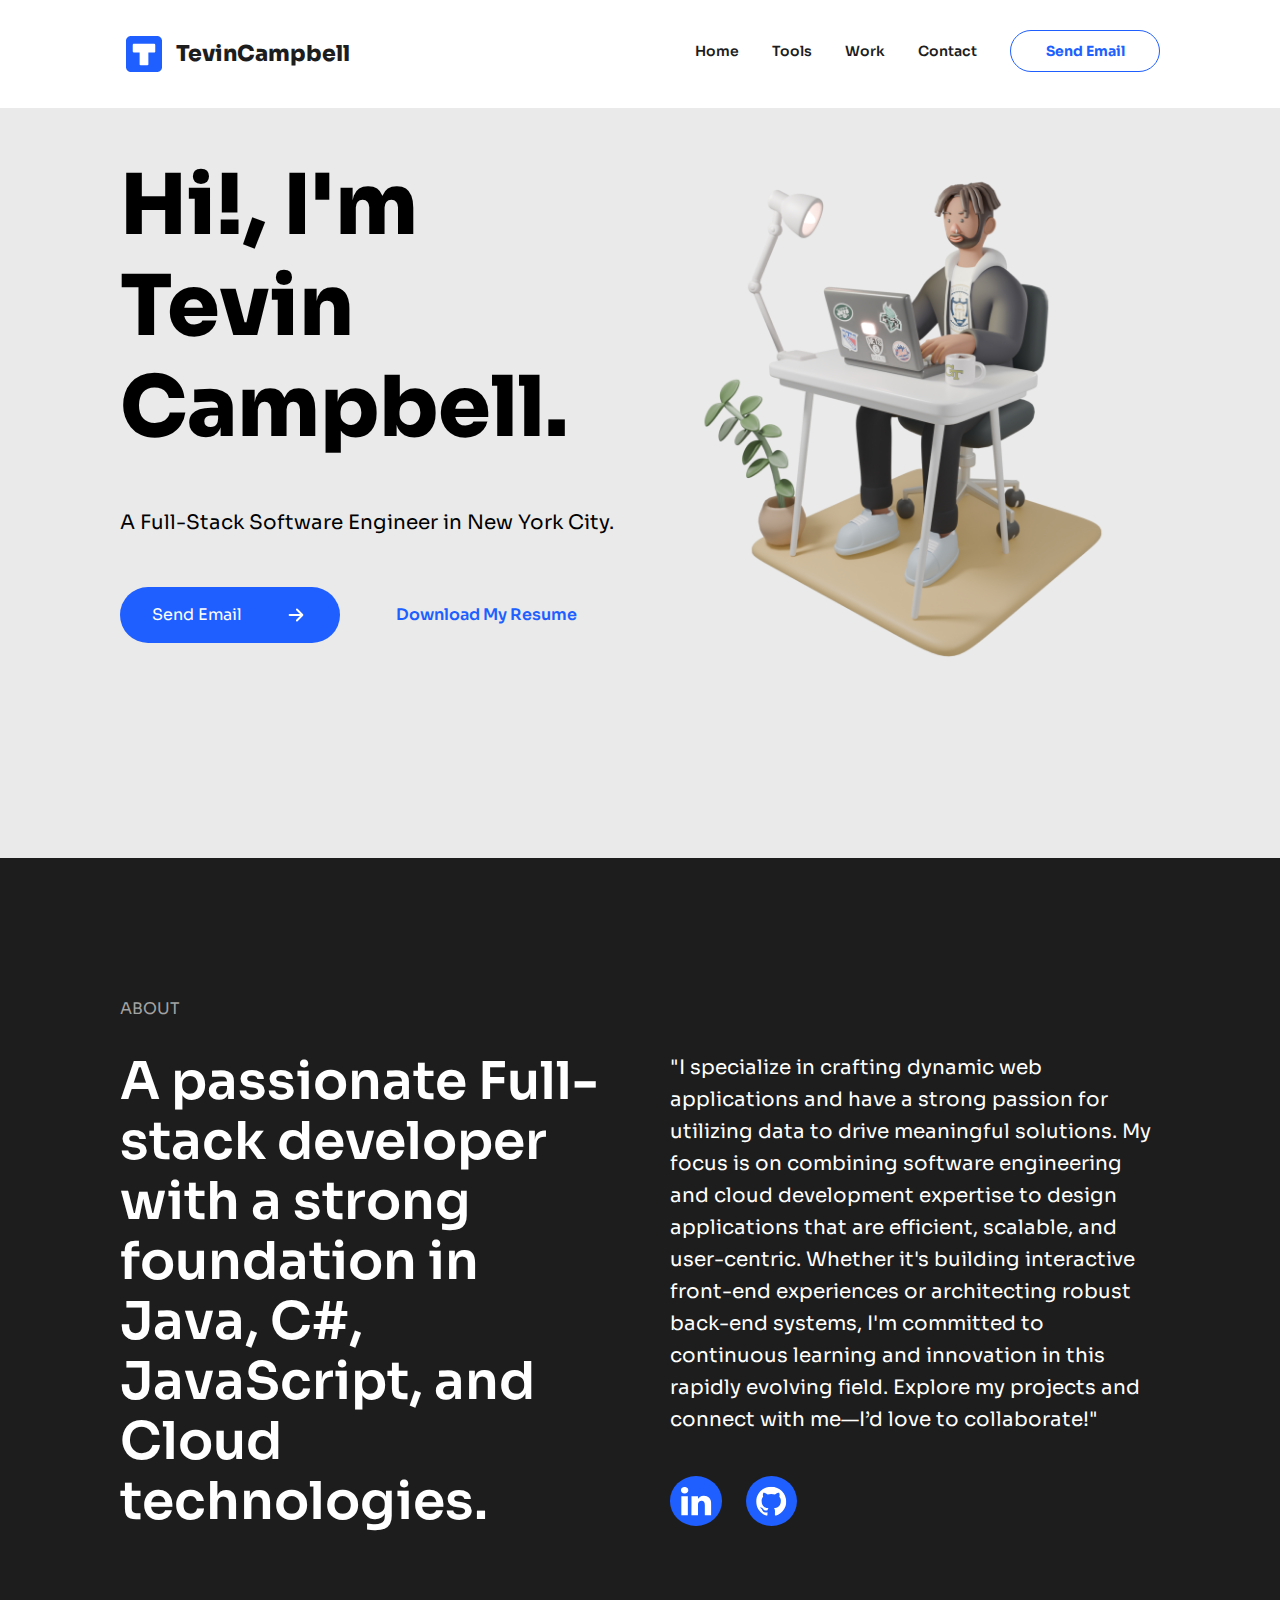
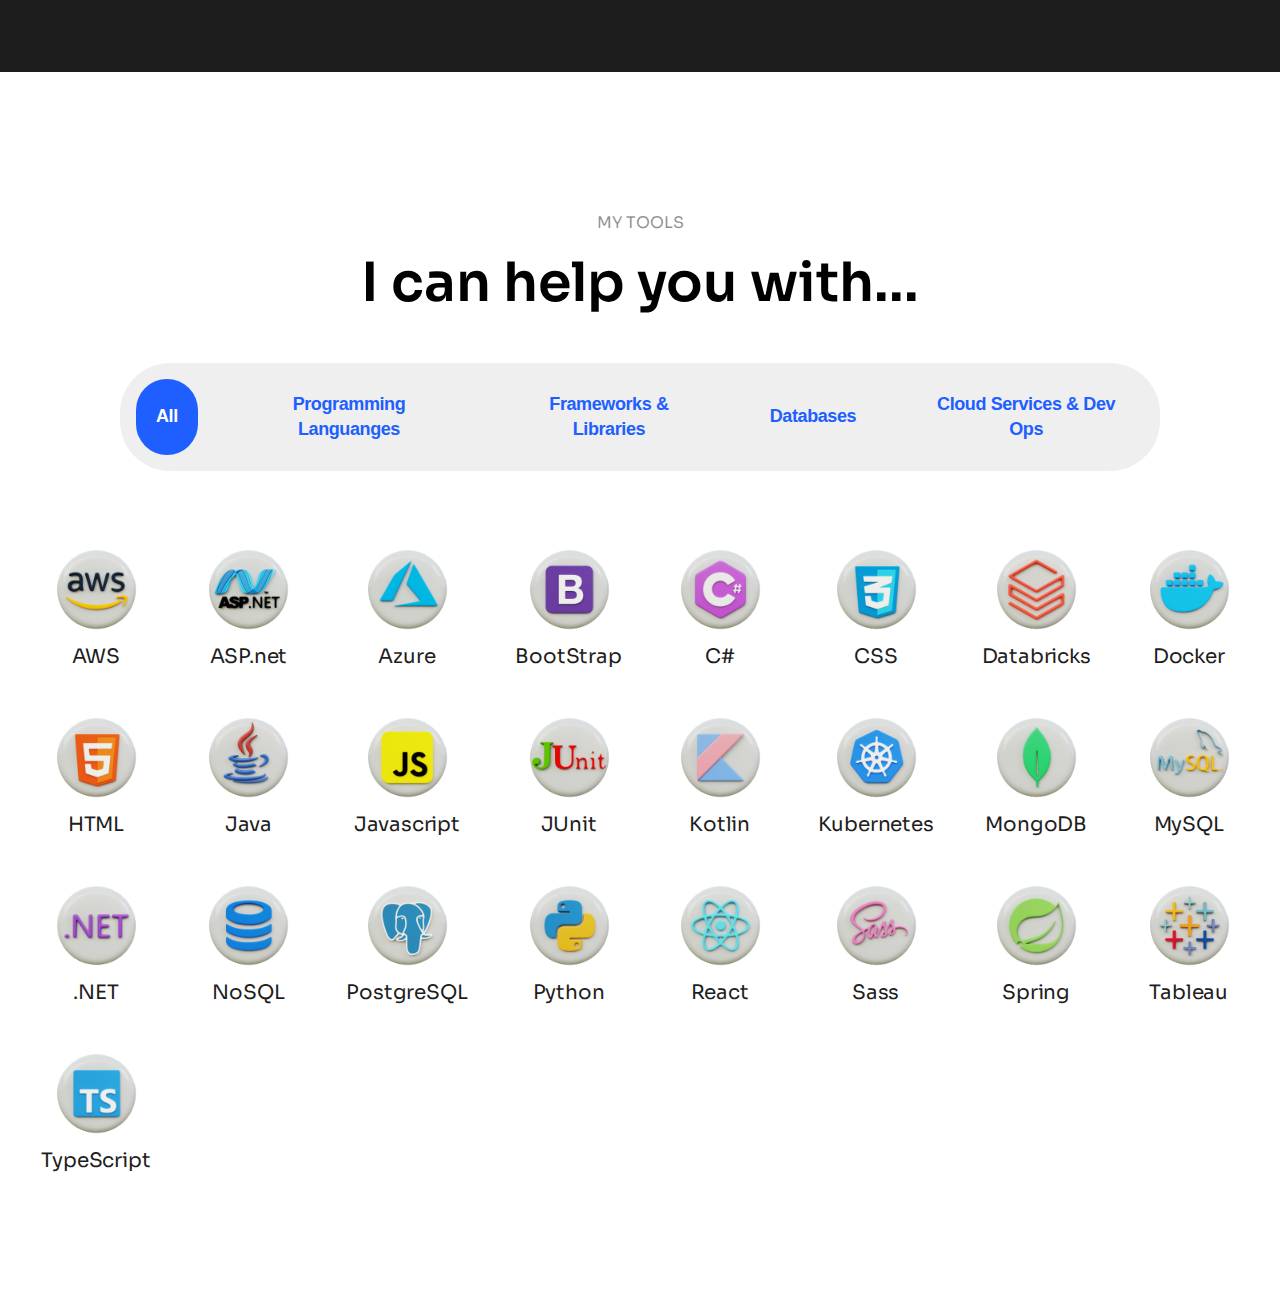
==== index.html @ ab8bd91b "Enhance tool filtering functionality and update styles for better UI" ====
<!DOCTYPE html>
<html lang="en">
  <head>
    <meta charset="UTF-8" />
    <meta name="viewport" content="width=device-width, initial-scale=1.0" />
    <link rel="stylesheet" href="css/styles.css" />
    <title>Tevin's Portfolio</title>
  </head>
  <body>
    <nav>
      <div class="container">
        <div class="nav-left">
          <img src="images/tev-logo.png" alt="" />
          <p>TevinCampbell</p>
        </div>
        <div class="nav-right">
          <ul class="navbar-links">
            <li><a href="#">Home</a></li>
            <li><a href="#">Tools</a></li>
            <li><a href="#">Work</a></li>
            <li><a href="#">Contact</a></li>
            <li><a href="#" class="email-btn">Send Email</a></li>
          </ul>
        </div>
      </div>
    </nav>

    <section class="hero">
      <div class="container">
        <div class="hero-text">
          <h1>Hi!, I'm Tevin Campbell.</h1>
          <p>A Full-Stack Software Engineer in New York City.</p>
          <div class="hero-links">
            <a href="#" class="hero-email-btn"
              >Send Email<img src="images/arrow.svg" alt=""
            /></a>
            <a href="#" class="resume-link">Download My Resume</a>
          </div>
        </div>
        <div class="hero-img">
          <img src="images/tev-animation.png" alt="" />
        </div>
      </div>
    </section>

    <section class="about">
      <div class="container">
        <p class="about-heading">ABOUT</p>
        <div class="about-flex-container">
          <div class="about-left">
            <p class="about-intro">
              A passionate Full-stack developer with a strong foundation in
              Java, C#, JavaScript, and Cloud technologies.
            </p>
          </div>
          <div class="about-right">
            <p class="about-body">
              "I specialize in crafting dynamic web applications and have a
              strong passion for utilizing data to drive meaningful solutions.
              My focus is on combining software engineering and cloud
              development expertise to design applications that are efficient,
              scalable, and user-centric. Whether it's building interactive
              front-end experiences or architecting robust back-end systems, I'm
              committed to continuous learning and innovation in this rapidly
              evolving field. Explore my projects and connect with me—I’d love
              to collaborate!"
            </p>
            <div class="social-icons">
              <a href="#">
                <svg
                  xmlns="http://www.w3.org/2000/svg"
                  width="28"
                  height="26"
                  viewBox="0 0 28 26"
                  fill="none"
                >
                  <g clip-path="url(#clip0_110_43)">
                    <path
                      d="M6.80686 25.5293V8.86024H1.15695V25.5293H6.80686ZM3.98264 6.583C5.95286 6.583 7.17923 5.30301 7.17923 3.70345C7.14252 2.06782 5.95293 0.823364 4.02002 0.823364C2.08742 0.823364 0.823608 2.06785 0.823608 3.70345C0.823608 5.30308 2.04968 6.583 3.94575 6.583H3.98246H3.98264ZM9.93407 25.5293H15.584V16.2205C15.584 15.7223 15.6207 15.2246 15.7699 14.8685C16.1783 13.8731 17.108 12.8422 18.6687 12.8422C20.7132 12.8422 21.5311 14.3708 21.5311 16.6116V25.5291H27.1806V15.9713C27.1806 10.8512 24.3933 8.4689 20.676 8.4689C17.6281 8.4689 16.2898 10.1396 15.5464 11.2774H15.5841V8.85989H9.93419C10.0083 10.424 9.93419 25.5289 9.93419 25.5289L9.93407 25.5293Z"
                      fill="white"
                    />
                  </g>
                  <defs>
                    <clipPath id="clip0_110_43">
                      <rect
                        width="26.3529"
                        height="24.7059"
                        fill="white"
                        transform="translate(0.82373 0.823425)"
                      />
                    </clipPath>
                  </defs></svg
              ></a>
              <a href="#"
                ><svg
                  xmlns="http://www.w3.org/2000/svg"
                  width="37"
                  height="36"
                  viewBox="0 0 37 36"
                  fill="none"
                >
                  <g clip-path="url(#clip0_110_47)">
                    <path
                      fill-rule="evenodd"
                      clip-rule="evenodd"
                      d="M18.2793 0.800049C8.27376 0.800049 0.185242 8.82088 0.185242 18.7437C0.185242 26.6756 5.36783 33.3898 12.5575 35.7661C13.4564 35.9448 13.7856 35.38 13.7856 34.905C13.7856 34.489 13.756 33.0631 13.756 31.5774C8.72265 32.6471 7.6745 29.4384 7.6745 29.4384C6.86561 27.3588 5.66709 26.8244 5.66709 26.8244C4.01969 25.7251 5.78709 25.7251 5.78709 25.7251C7.6145 25.844 8.57339 27.567 8.57339 27.567C10.1908 30.2999 12.7971 29.5278 13.8456 29.0523C13.9952 27.8937 14.4749 27.0916 14.9841 26.6461C10.9697 26.2301 6.74598 24.6854 6.74598 17.7929C6.74598 15.8322 7.4645 14.228 8.60302 12.9804C8.42339 12.5349 7.79413 10.6927 8.78302 8.22697C8.78302 8.22697 10.3108 7.75156 13.7556 10.0688C15.2305 9.67607 16.7514 9.47626 18.2793 9.47458C19.8071 9.47458 21.3645 9.68276 22.8026 10.0688C26.2478 7.75156 27.7756 8.22697 27.7756 8.22697C28.7645 10.6927 28.1349 12.5349 27.9552 12.9804C29.1238 14.228 29.8126 15.8322 29.8126 17.7929C29.8126 24.6854 25.5889 26.2002 21.5445 26.6461C22.2038 27.2105 22.7726 28.2798 22.7726 29.9733C22.7726 32.3795 22.743 34.3107 22.743 34.9046C22.743 35.38 23.0726 35.9448 23.9712 35.7665C31.1608 33.3894 36.3434 26.6756 36.3434 18.7437C36.373 8.82088 28.2549 0.800049 18.2793 0.800049Z"
                      fill="white"
                    />
                  </g>
                  <defs>
                    <clipPath id="clip0_110_47">
                      <rect
                        width="36.2963"
                        height="35"
                        fill="white"
                        transform="translate(0.185242 0.800049)"
                      />
                    </clipPath>
                  </defs></svg
              ></a>
            </div>
          </div>
        </div>
      </div>
    </section>

    <section class="tools">
      <div class="container">
        <h2>MY TOOLS</h2>
        <h3>I can help you with...</h3>
        <div class="tool-bar">
          <button class="tool-btns all selected">All</button>
          <button class="tool-btns language">Programming Languanges</button>
          <button class="tool-btns framework">Frameworks & Libraries</button>
          <button class="tool-btns data">Databases</button>
          <button class="tool-btns clouddev">Cloud Services & Dev Ops</button>
          <!-- <button>Testing & Automation</button> -->
        </div>
        <div class="tool-grid clouddev">
          <div class="tool-card">
            <img src="/images/aws.png" alt="" />
            <p>AWS</p>
          </div>
          <div class="tool-card framework">
            <img src="/images/asp.png" alt="" />
            <p>ASP.net</p>
          </div>
          <div class="tool-card clouddev">
            <img src="/images/azure.png" alt="" />
            <p>Azure</p>
          </div>
          <div class="tool-card framework">
            <img src="/images/bootstrap.png" alt="" />
            <p>BootStrap</p>
          </div>
          <div class="tool-card language">
            <img src="/images/c.png" alt="" />
            <p>C#</p>
          </div>
          <div class="tool-card language">
            <img src="/images/css.png" alt="" />
            <p>CSS</p>
          </div>
          <div class="tool-card data">
            <img src="/images/databrick.png" alt="" />
            <p>Databricks</p>
          </div>
          <div class="tool-card clouddev">
            <img src="/images/docker.png" alt="" />
            <p>Docker</p>
          </div>
          <div class="tool-card language">
            <img src="/images/html.png" alt="" />
            <p>HTML</p>
          </div>
          <div class="tool-card language">
            <img src="/images/java.png" alt="" />
            <p>Java</p>
          </div>
          <div class="tool-card language">
            <img src="/images/js.png" alt="" />
            <p>Javascript</p>
          </div>
          <div class="tool-card framework">
            <img src="/images/junit.png" alt="" />
            <p>JUnit</p>
          </div>
          <div class="tool-card language">
            <img src="/images/kotlin2.png" alt="" />
            <p>Kotlin</p>
          </div>
          <div class="tool-card clouddev">
            <img src="/images//kubernet.png" alt="" />
            <p>Kubernetes</p>
          </div>
          <div class="tool-card data">
            <img src="/images/mongodb.png" alt="" />
            <p>MongoDB</p>
          </div>
          <div class="tool-card data">
            <img src="/images/mysql.png" alt="" />
            <p>MySQL</p>
          </div>
          <div class="tool-card framework">
            <img src="/images/net2.png" alt="" />
            <p>.NET</p>
          </div>
          <div class="tool-card data">
            <img src="/images/nosql.png" alt="" />
            <p>NoSQL</p>
          </div>
          <div class="tool-card data">
            <img src="/images/postsql.png" alt="" />
            <p>PostgreSQL</p>
          </div>
          <div class="tool-card language">
            <img src="/images/python.png" alt="" />
            <p>Python</p>
          </div>
          <div class="tool-card framework">
            <img src="/images/react.png" alt="" />
            <p>React</p>
          </div>
          <div class="tool-card framework">
            <img src="/images/sass.png" alt="" />
            <p>Sass</p>
          </div>
          <div class="tool-card framework">
            <img src="/images/spring.png" alt="" />
            <p>Spring</p>
          </div>
          <div class="tool-card data">
            <img src="/images/tablea.png" alt="" />
            <p>Tableau</p>
          </div>
          <div class="tool-card lamguage">
            <img src="/images/ts.png" alt="" />
            <p>TypeScript</p>
          </div>
        </div>
      </div>
    </section>
    <script src="/js/script.js"></script>
  </body>
</html>

<!-- TODO -->
<!-- Add transition to underline effect in hero-email-btn. -->
<!-- Figure out hero sizing bug(Won't adjust with flex properties) -->
---- css/styles.css ----
@import url("https://fonts.googleapis.com/css2?family=Sora:wght@100..800&display=swap");
*,
*:before,
*:after {
  box-sizing: border-box;
}

html,
body,
div,
span,
object,
iframe,
figure,
h1,
h2,
h3,
h4,
h5,
h6,
p,
blockquote,
pre,
a,
code,
em,
img,
small,
strike,
strong,
sub,
sup,
tt,
b,
u,
i,
ol,
ul,
li,
fieldset,
form,
label,
table,
caption,
tbody,
tfoot,
thead,
tr,
th,
td,
main,
canvas,
embed,
footer,
header,
nav,
section,
video {
  margin: 0;
  padding: 0;
  border: 0;
  font: inherit;
  vertical-align: baseline;
  text-rendering: optimizeLegibility;
  -webkit-font-smoothing: antialiased;
  -webkit-text-size-adjust: none;
     -moz-text-size-adjust: none;
          text-size-adjust: none;
}

html {
  font-size: 62.5%;
}

footer,
header,
nav,
section,
main {
  display: block;
}

body {
  line-height: 1;
}

ol,
ul {
  list-style: none;
}

blockquote,
q {
  quotes: none;
}

blockquote:before,
blockquote:after,
q:before,
q:after {
  content: "";
  content: none;
}

table {
  border-collapse: collapse;
  border-spacing: 0;
}

input {
  border-radius: 0;
}

body {
  font-size: 1.6rem;
  font-family: "Sora", sans-serif;
}

.container {
  max-width: 144rem;
  margin: 0 auto;
}

.nav-left,
.navbar-links {
  display: flex;
  align-items: center;
}

nav .container {
  display: flex;
  justify-content: space-between;
  height: auto;
  padding: 3rem 12rem;
}

.nav-left {
  gap: 0.8rem;
}
.nav-left p {
  font-size: 2.2rem;
  color: #1d1d1d;
  font-weight: 800;
  line-height: 120%;
}

.navbar-links {
  justify-content: space-between;
  align-items: center;
  gap: 3.3rem;
}
.navbar-links a {
  color: #1d1d1d;
  text-decoration: none;
  font-size: 1.4rem;
  font-weight: 600;
}
.navbar-links a:hover {
  text-decoration: underline;
}
.navbar-links .email-btn {
  display: flex;
  align-items: flex-end;
  justify-content: center;
  color: #205fff;
  font-weight: 700;
  padding: 1.3rem 1.6rem;
  border: 1px solid #205fff;
  border-radius: 50px;
  width: 15rem;
}

.hero {
  background-color: #eaeaea;
  width: 100vw;
  height: calc(100vh - 15rem);
  gap: 3.8rem;
  justify-content: space-between;
  align-items: center;
}
.hero .container {
  display: flex;
  justify-content: space-between;
  height: auto;
  padding: 3rem 12rem;
  align-items: center;
}
.hero h1 {
  font-size: 8.4rem;
  font-weight: 800;
  line-height: 120%;
  margin-bottom: 4.8rem;
}
.hero p {
  font-size: 2rem;
  font-weight: 400;
  line-height: 160%;
  margin-bottom: 4.8rem;
}
.hero a {
  text-decoration: none;
}
.hero .hero-text {
  flex: 1 1 50%;
}
.hero .hero-img {
  flex: 1 1 50%;
}
.hero .hero-img img {
  width: 100%;
  min-width: 50rem;
  height: auto;
}

.hero-links {
  display: flex;
  gap: 5.6rem;
  font-size: 1.6rem;
  align-items: center;
}
.hero-links .hero-email-btn {
  background-color: #205fff;
  color: #ffffff;
  padding: 1.6rem 3.2rem;
  border-radius: 70px;
  display: flex;
  gap: 4.2rem;
  align-items: center;
  transition: all 0.3s;
}
.hero-links .hero-email-btn:hover {
  background-color: #1a4ccc;
}
.hero-links .hero-email-btn img {
  width: 2.4rem;
  height: 2.4rem;
}
.hero-links .resume-link {
  color: #205fff;
  font-weight: 600;
  transition: all 3s;
}
.hero-links .resume-link:hover {
  text-decoration: underline;
}

.about {
  background-color: #1d1d1d;
  color: #ffffff;
}
.about .container {
  padding: 14rem 12rem;
}
.about .about-flex-container {
  display: flex;
  gap: 6rem;
}
.about .about-left {
  display: flex;
  flex-direction: column;
  gap: 4.8rem;
  width: 50%;
}
.about .about-right {
  width: 50%;
  align-self: stretch;
}
.about .about-heading {
  color: rgba(255, 255, 255, 0.6);
  font-size: 1.6rem;
  font-weight: 400;
  line-height: 140%;
  margin-bottom: 3.2rem;
}
.about .about-intro {
  font-size: 5.2rem;
  font-weight: 600;
  line-height: 6rem;
}
.about .about-body {
  font-size: 2rem;
  line-height: 160%;
  font-weight: 400;
  margin-bottom: 4rem;
}
.about .social-icons {
  color: #205fff;
  display: flex;
  gap: 2.4rem;
}
.about .social-icons svg {
  height: 5rem;
  width: auto;
  background-color: #205fff;
  padding: 1rem;
  border-radius: 50%;
  overflow: visible;
}

.tools .container {
  padding: 14rem 12rem;
}
.tools h2 {
  font-size: 1.6rem;
  font-weight: 400;
  line-height: 140%;
  text-align: center;
  color: rgba(29, 29, 29, 0.5);
  margin-bottom: 1.6rem;
}
.tools h3 {
  font-size: 5.4rem;
  font-weight: 600;
  text-align: center;
  line-height: 6.4rem;
  margin-bottom: 4.8rem;
}
.tools .tool-bar {
  display: flex;
  padding: 1.6rem;
  background-color: #efefef;
  border-radius: 5rem;
  justify-content: space-around;
  gap: 3.2rem;
  margin-bottom: 6.8rem;
}
.tools button {
  color: #205fff;
  font-size: 1.8rem;
  font-weight: 600;
  line-height: 140%;
  letter-spacing: -0.04rem;
  border-style: none;
  padding: 1.3rem 2rem;
  cursor: pointer;
}
.tools .hidden {
  display: none;
}
.tools .selected {
  background-color: #205fff;
  color: #ffffff;
  border-radius: 70px;
}

.tool-grid {
  display: grid;
  gap: 4rem 4.8rem;
  grid-template-columns: repeat(8, 1fr);
  justify-content: center;
  align-items: center;
}

.tool-card {
  display: flex;
  flex-direction: column;
  align-items: center;
}
.tool-card img {
  width: 10rem;
  height: 10rem;
  height: auto;
  margin-bottom: 0.8rem;
}
.tool-card p {
  color: #1d1d1d;
  font-size: 2rem;
  letter-spacing: -0.2px;
  text-align: center;
}
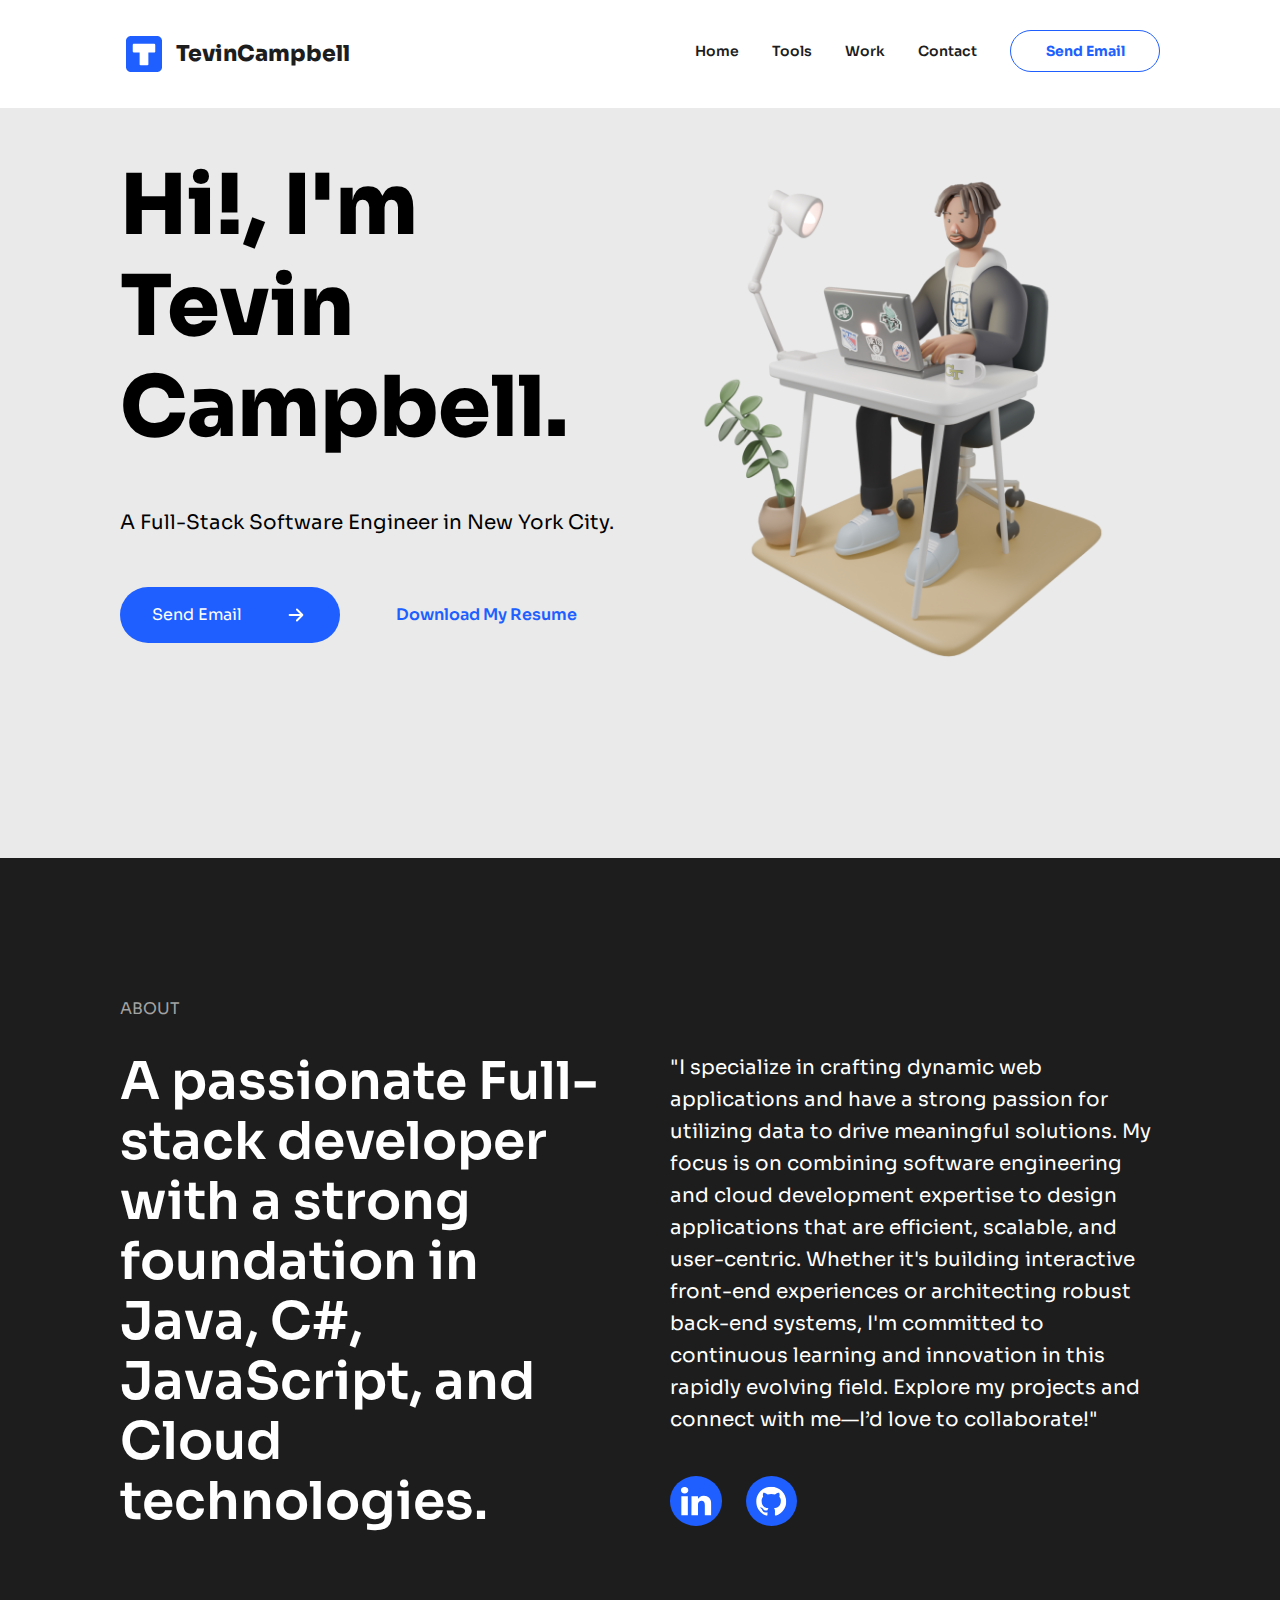
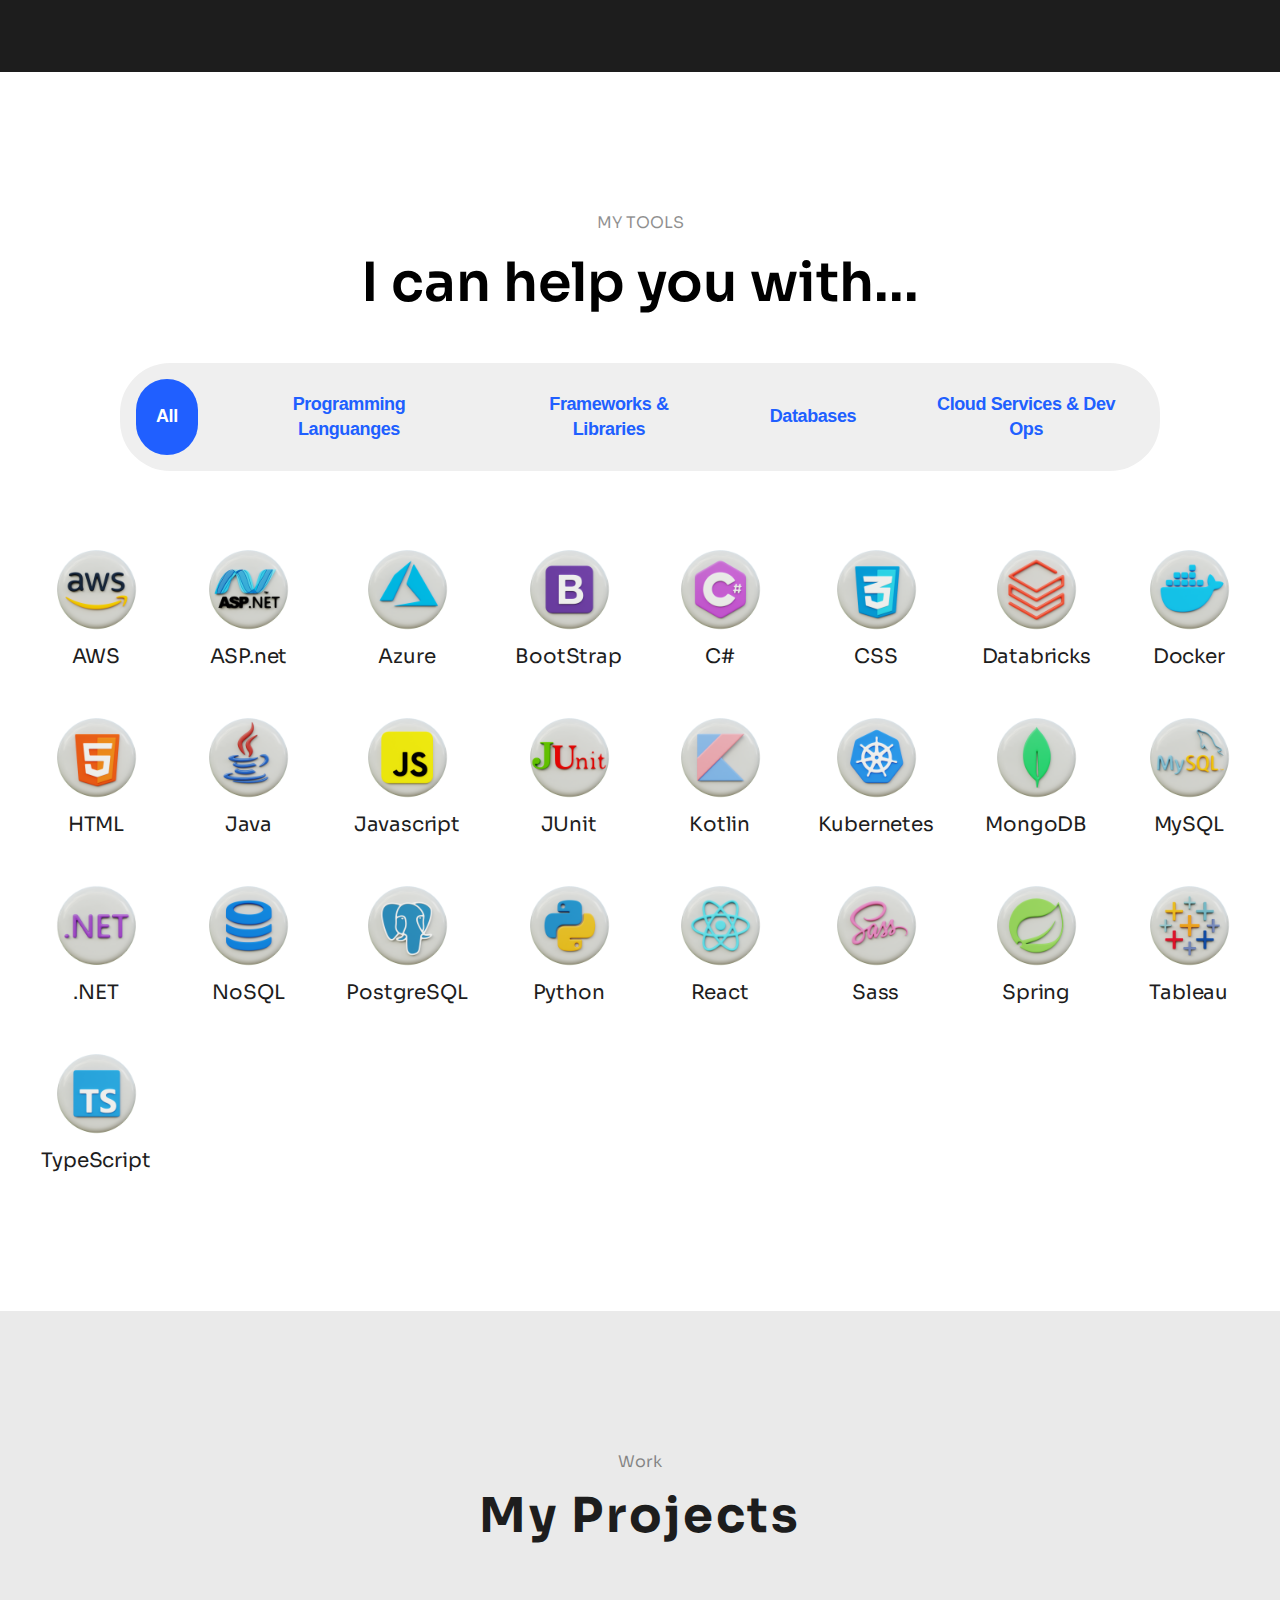
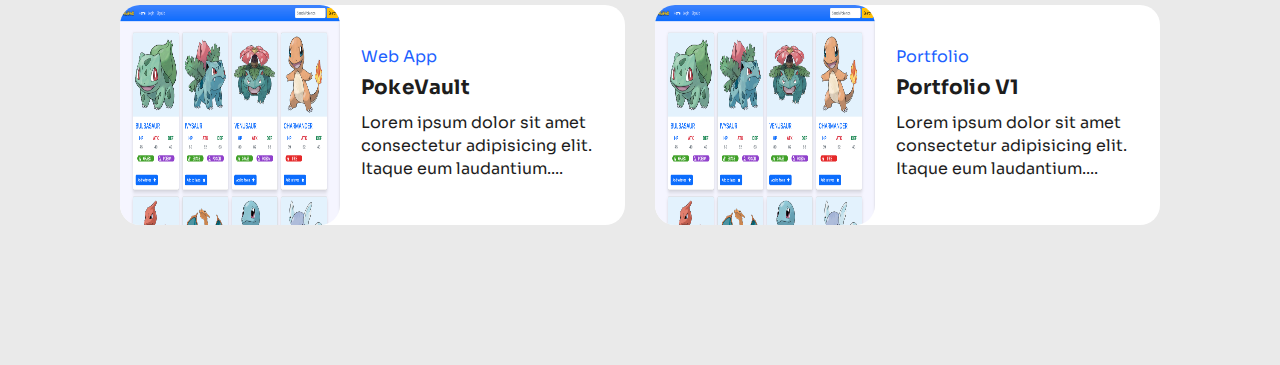
==== commit 6c16e63c: "Add projects section with project cards and styling" ====
--- a/index.html
+++ b/index.html
@@ -240,6 +240,40 @@
         </div>
       </div>
     </section>
+    <section class="projects">
+      <div class="container">
+        <h2>Work</h2>
+        <h3>My Projects</h3>
+        <div class="project-grid">
+          <a href="#"
+            ><div class="project-card">
+              <img src="/images/pokedex-ss.png" alt="" />
+              <div class="project-text">
+                <p class="project-type">Web App</p>
+                <p class="project-title">PokeVault</p>
+                <p class="project-desc">
+                  Lorem ipsum dolor sit amet consectetur adipisicing elit.
+                  Itaque eum laudantium....
+                </p>
+              </div>
+            </div>
+          </a>
+          <a href="#"
+            ><div class="project-card">
+              <img src="/images/pokedex-ss.png" alt="" />
+              <div class="project-text">
+                <p class="project-type">Portfolio</p>
+                <p class="project-title">Portfolio V1</p>
+                <p class="project-desc">
+                  Lorem ipsum dolor sit amet consectetur adipisicing elit.
+                  Itaque eum laudantium....
+                </p>
+              </div>
+            </div>
+          </a>
+        </div>
+      </div>
+    </section>
     <script src="/js/script.js"></script>
   </body>
 </html>
--- a/css/styles.css
+++ b/css/styles.css
@@ -367,4 +367,74 @@
   font-size: 2rem;
   letter-spacing: -0.2px;
   text-align: center;
+}
+
+.projects {
+  background-color: #eaeaea;
+}
+.projects .container {
+  padding: 14rem 12rem;
+}
+.projects h2 {
+  text-align: center;
+  font-size: 1.6rem;
+  color: rgba(29, 29, 29, 0.5);
+  line-height: 140%;
+  margin-bottom: 1.3rem;
+}
+.projects h3 {
+  text-align: center;
+  font-size: 4.8rem;
+  font-weight: 700;
+  line-height: 5.8rem;
+  letter-spacing: 0.264rem;
+  color: #1d1d1d;
+  margin-bottom: 6rem;
+}
+
+.project-grid {
+  display: grid;
+  grid-template-columns: repeat(2, 1fr);
+  gap: 3rem;
+}
+.project-grid a {
+  text-decoration: none;
+}
+.project-grid .project-card {
+  display: flex;
+  background-color: #ffffff;
+  border-radius: 2rem;
+  gap: 2.1rem;
+  align-items: center;
+  transition: all 0.3s;
+}
+.project-grid .project-card:hover {
+  box-shadow: 0px 0px 20px rgba(0, 0, 0, 0.1);
+  transform: translateY(-0.5rem);
+  cursor: pointer;
+}
+.project-grid .project-card img {
+  width: 22rem;
+  height: 22rem;
+  border-radius: 2rem;
+}
+.project-grid .project-card .project-text {
+  display: flex;
+  flex-direction: column;
+  gap: 1.3rem;
+}
+.project-grid .project-card .project-type {
+  color: #205fff;
+  font-size: 1.6rem;
+}
+.project-grid .project-card .project-title {
+  font-size: 2rem;
+  font-weight: 700;
+  letter-spacing: 0.02rem;
+  color: #1d1d1d;
+}
+.project-grid .project-card .project-desc {
+  font-size: 1.6rem;
+  line-height: 2.3rem;
+  color: #1d1d1d;
 }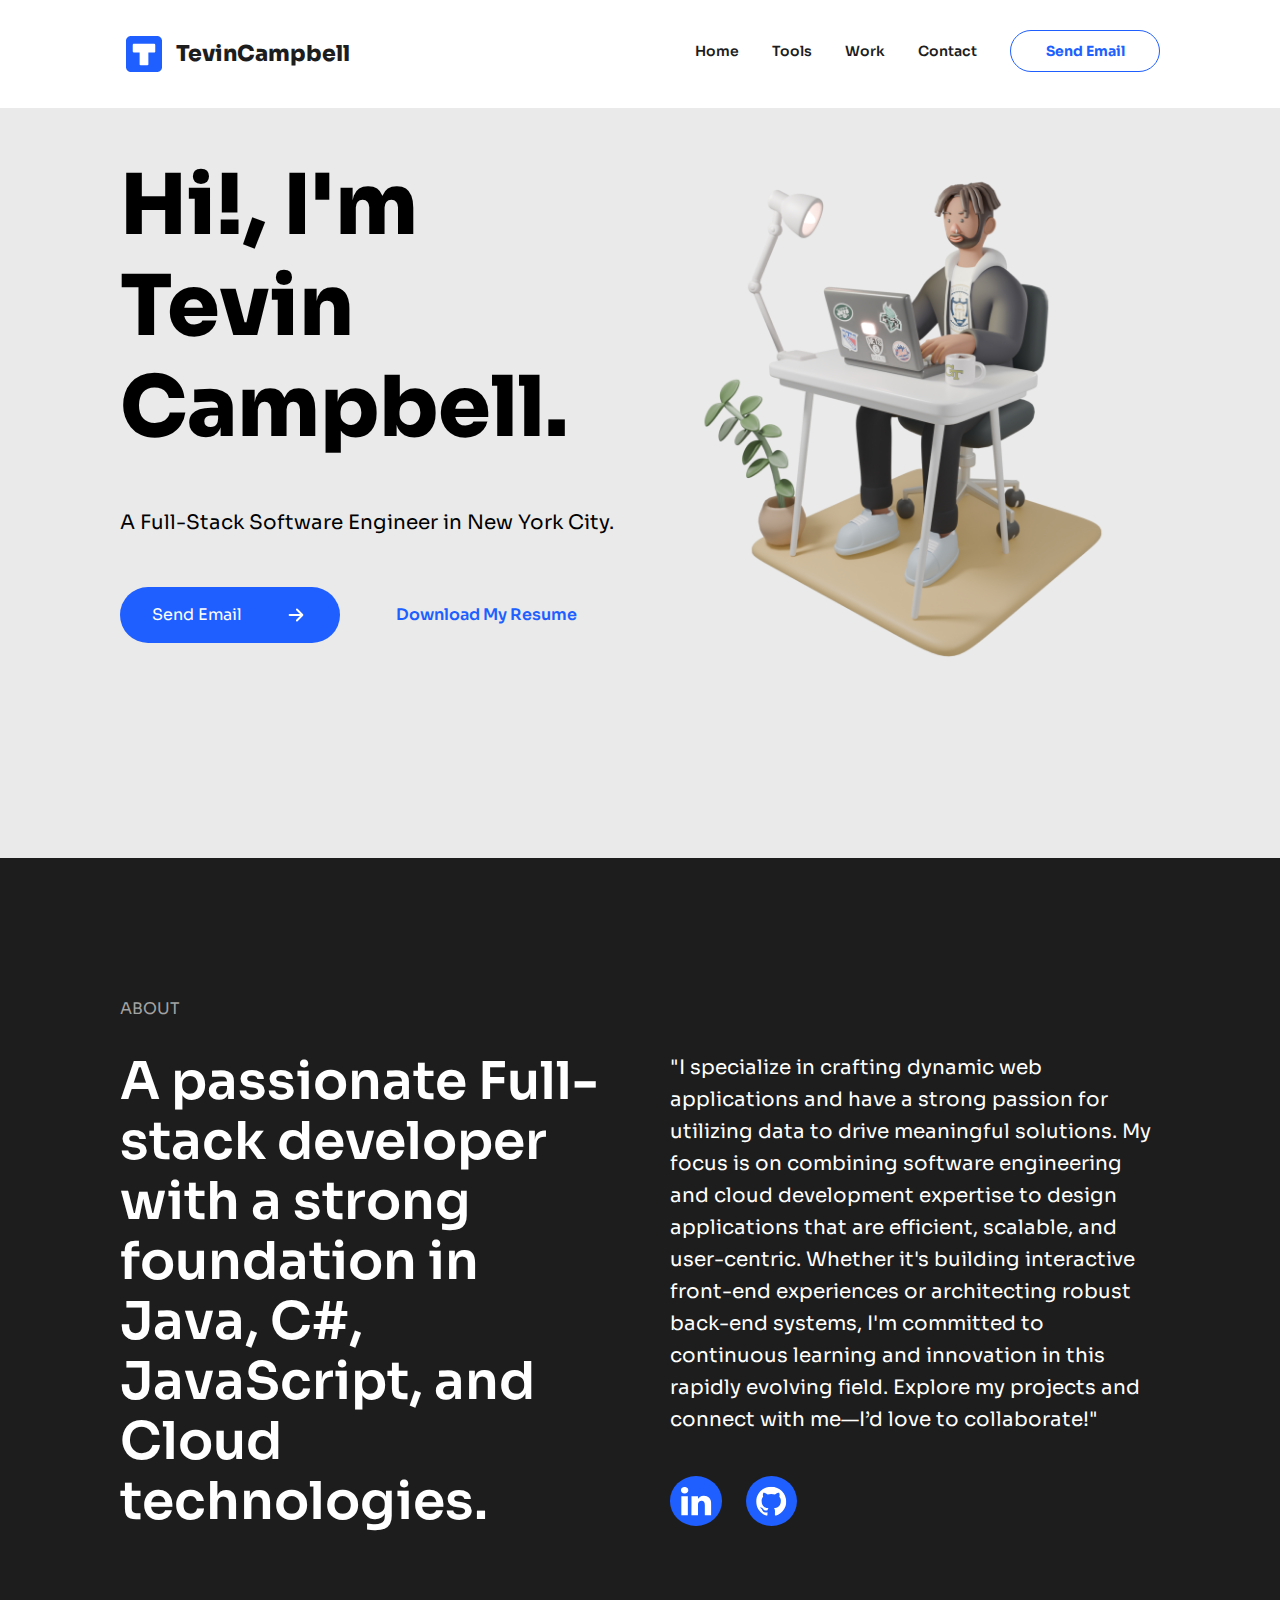
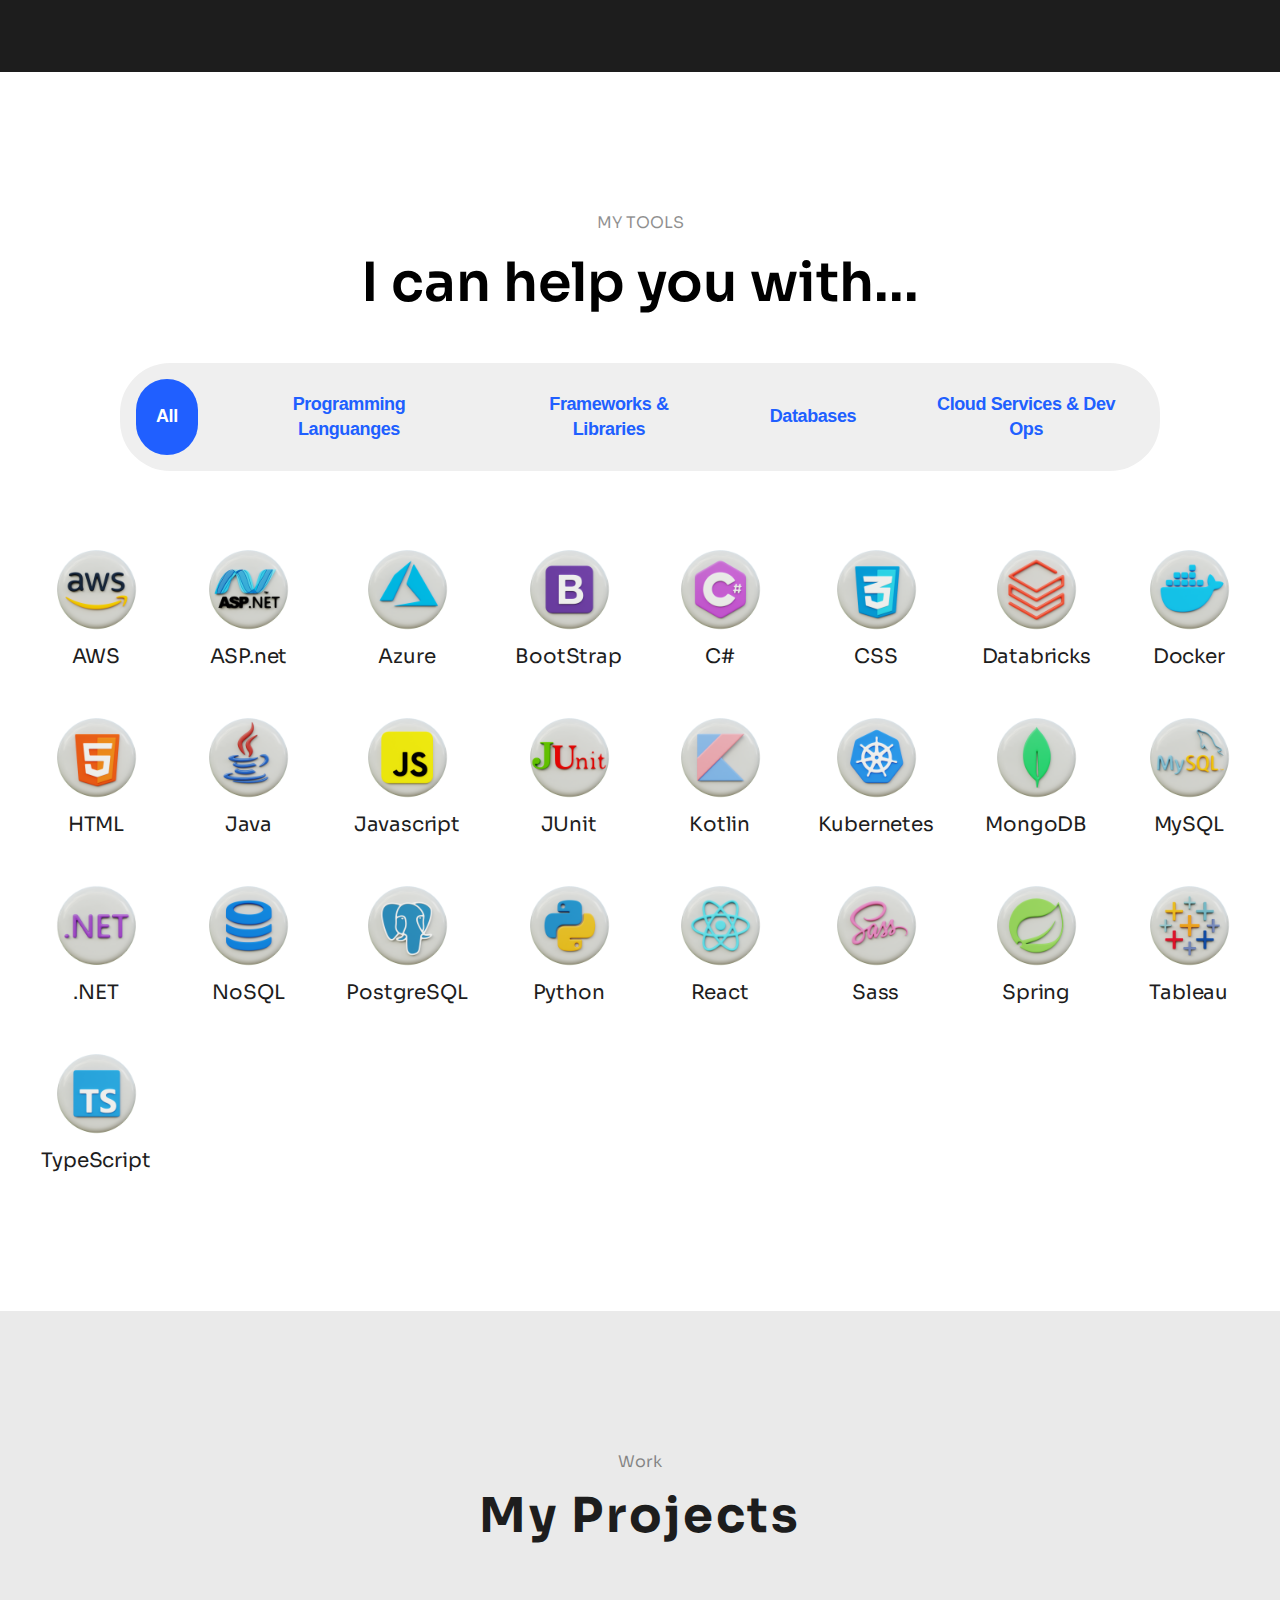
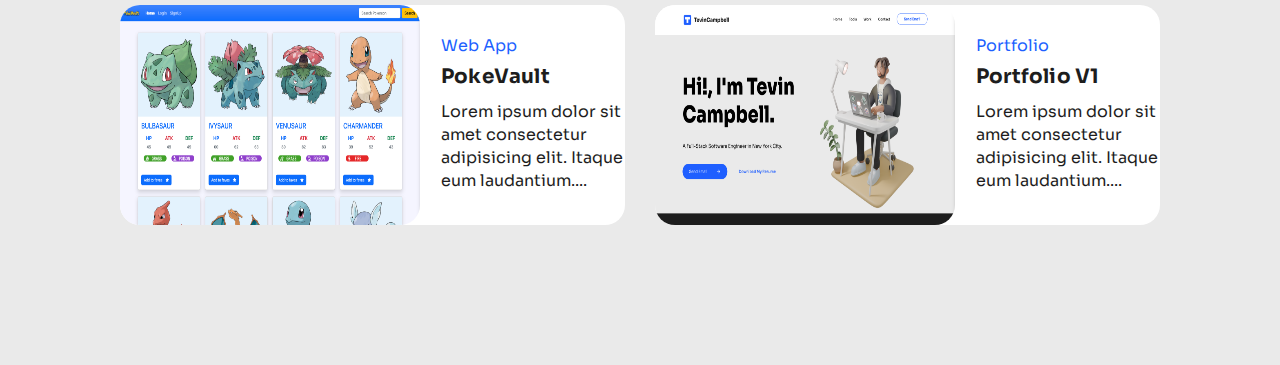
==== commit 6a17f936: "- Update project card image size and replace portfolio screenshot. - Add hover effect and shadow to " ====
--- a/index.html
+++ b/index.html
@@ -260,7 +260,7 @@
           </a>
           <a href="#"
             ><div class="project-card">
-              <img src="/images/pokedex-ss.png" alt="" />
+              <img src="/images/portvoliov1-ss.png" alt="" />
               <div class="project-text">
                 <p class="project-type">Portfolio</p>
                 <p class="project-title">Portfolio V1</p>
--- a/css/styles.css
+++ b/css/styles.css
@@ -414,7 +414,7 @@
   cursor: pointer;
 }
 .project-grid .project-card img {
-  width: 22rem;
+  width: 30rem;
   height: 22rem;
   border-radius: 2rem;
 }
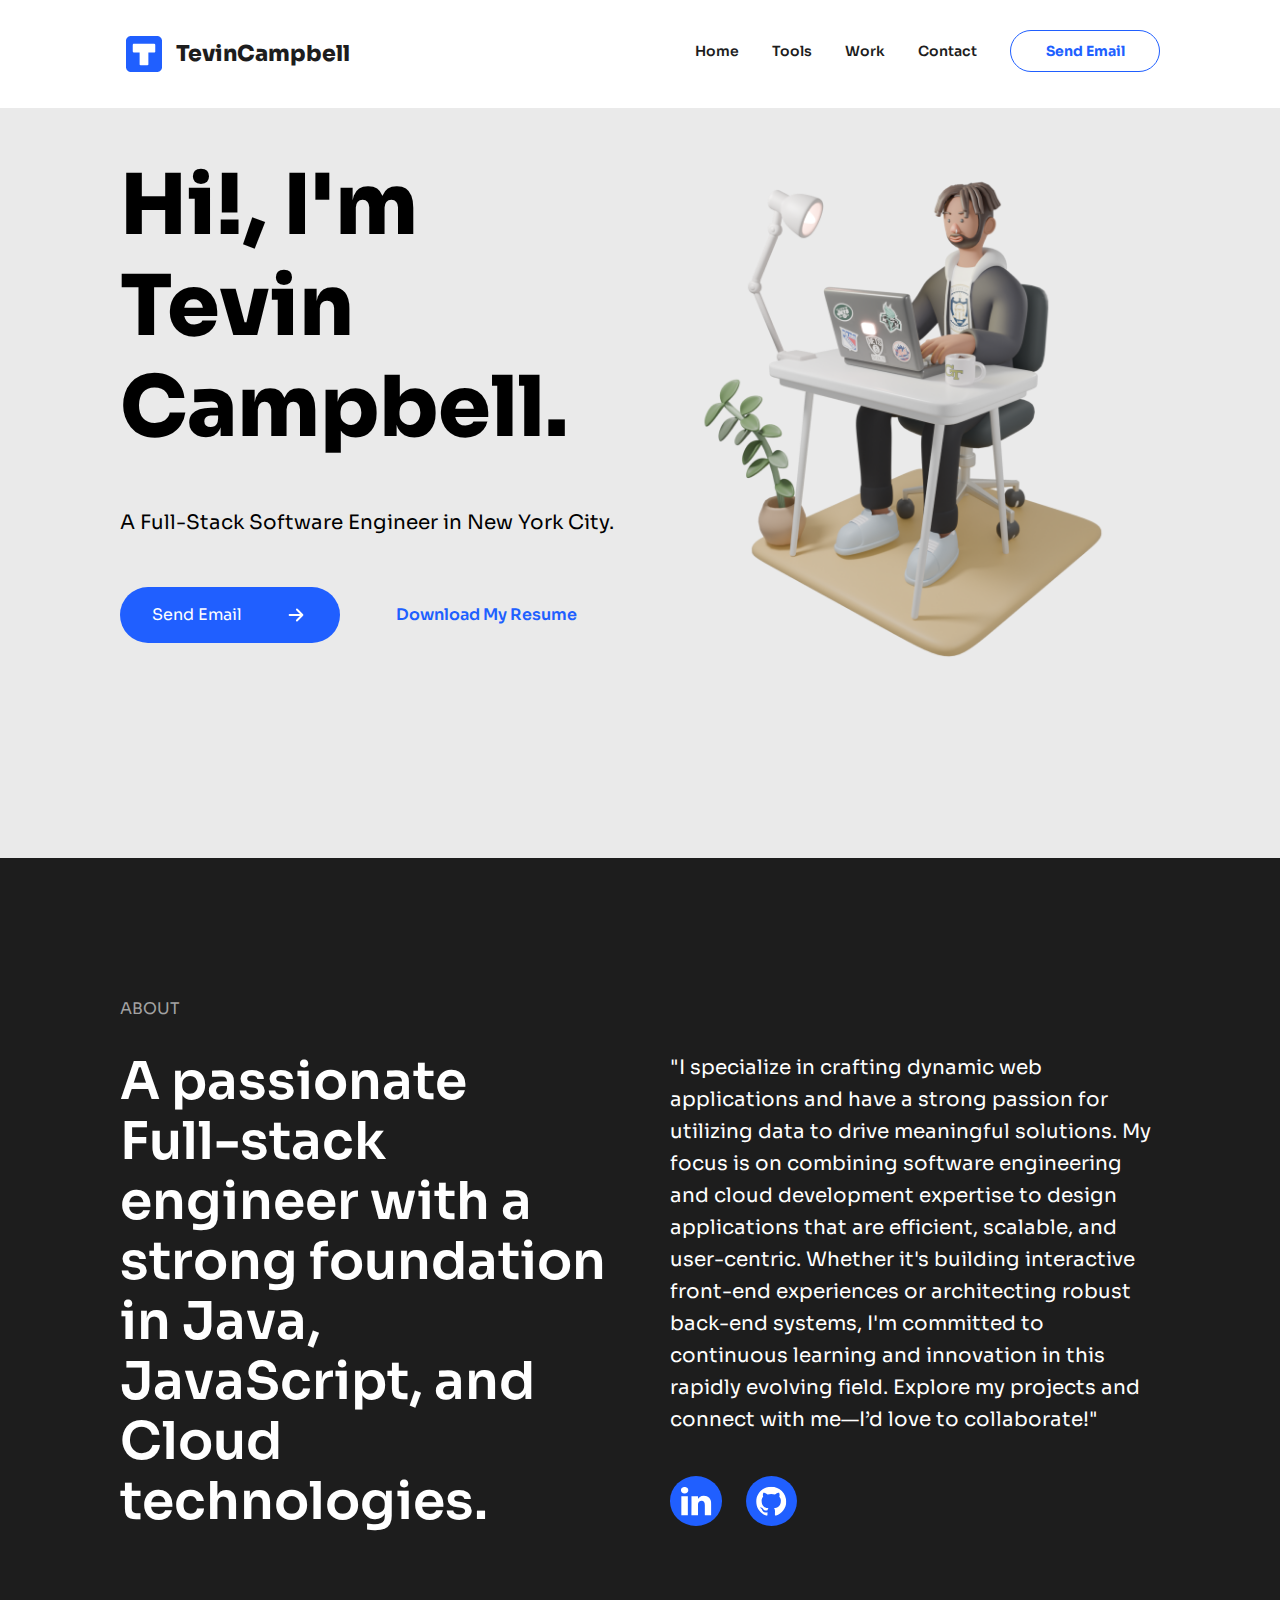
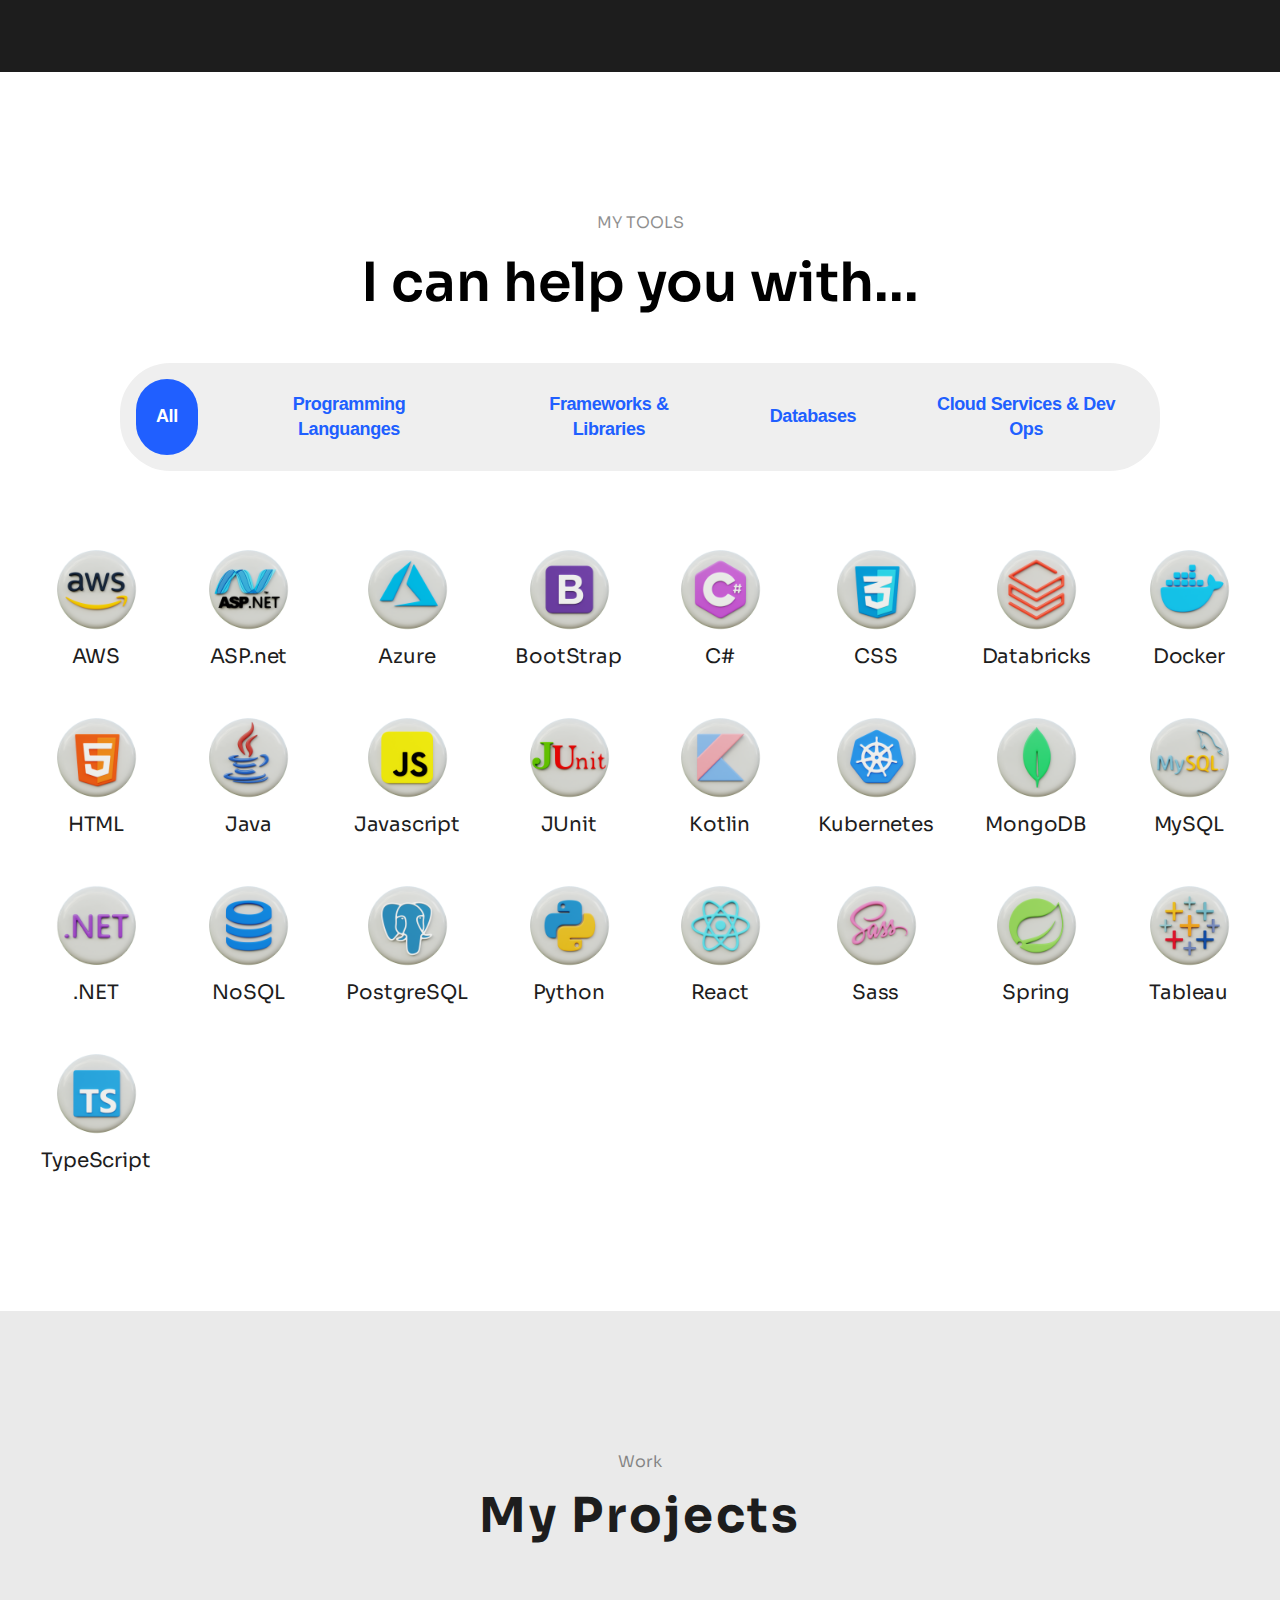
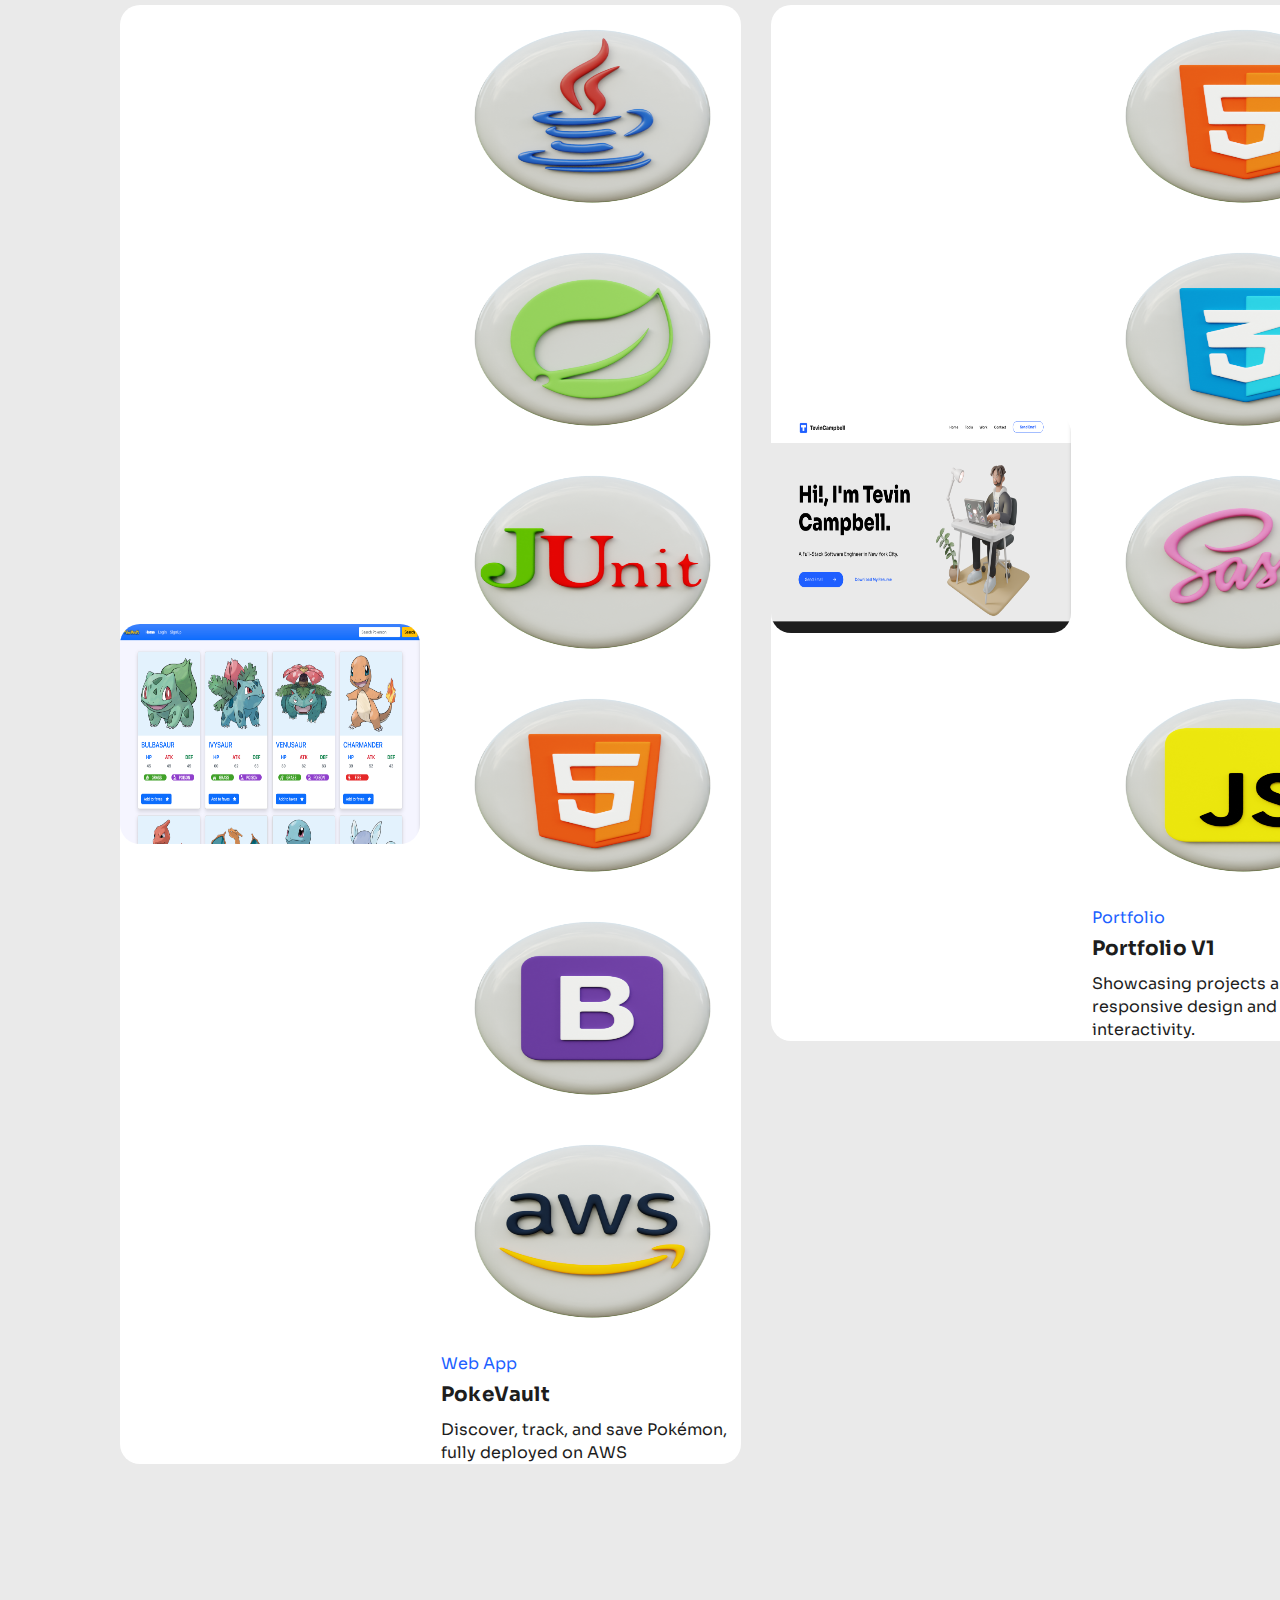
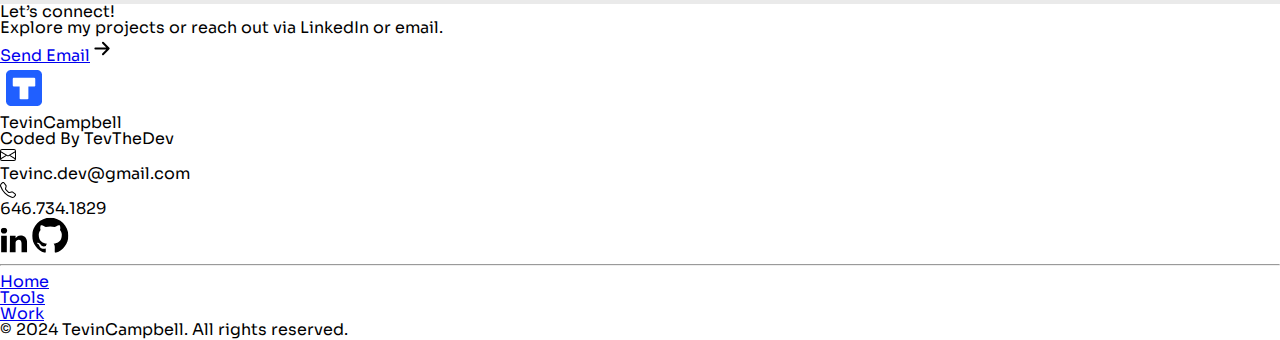
==== commit 9a71cd11: "Add new color variables, SVG icon, and enhance button mixins for improved styling" ====
--- a/index.html
+++ b/index.html
@@ -4,9 +4,13 @@
     <meta charset="UTF-8" />
     <meta name="viewport" content="width=device-width, initial-scale=1.0" />
     <link rel="stylesheet" href="css/styles.css" />
+    <link rel="shortcut icon" href="images/tev-logo.png" type="image/x-icon" />
     <title>Tevin's Portfolio</title>
   </head>
   <body>
+
+    <!-- NAV BAR -->
+
     <nav>
       <div class="container">
         <div class="nav-left">
@@ -25,6 +29,8 @@
       </div>
     </nav>
 
+    <!-- HERO SECTION -->
+
     <section class="hero">
       <div class="container">
         <div class="hero-text">
@@ -43,14 +49,16 @@
       </div>
     </section>
 
+    <!-- ABOUT ME SECTION -->
+
     <section class="about">
       <div class="container">
         <p class="about-heading">ABOUT</p>
         <div class="about-flex-container">
           <div class="about-left">
             <p class="about-intro">
-              A passionate Full-stack developer with a strong foundation in
-              Java, C#, JavaScript, and Cloud technologies.
+              A passionate <br><span class="about-span1">Full-stack engineer</span> with a strong foundation in
+              <span class="about-span2">Java, JavaScript, and Cloud</span> technologies.
             </p>
           </div>
           <div class="about-right">
@@ -124,7 +132,9 @@
       </div>
     </section>
 
-    <section class="tools">
+<!-- TOOLS SECTION -->
+    
+<section class="tools">
       <div class="container">
         <h2>MY TOOLS</h2>
         <h3>I can help you with...</h3>
@@ -136,8 +146,8 @@
           <button class="tool-btns clouddev">Cloud Services & Dev Ops</button>
           <!-- <button>Testing & Automation</button> -->
         </div>
-        <div class="tool-grid clouddev">
-          <div class="tool-card">
+        <div class="tool-grid">
+          <div class="tool-card clouddev">
             <img src="/images/aws.png" alt="" />
             <p>AWS</p>
           </div>
@@ -240,6 +250,9 @@
         </div>
       </div>
     </section>
+
+    <!-- PROJECTS SECTION -->
+
     <section class="projects">
       <div class="container">
         <h2>Work</h2>
@@ -249,11 +262,18 @@
             ><div class="project-card">
               <img src="/images/pokedex-ss.png" alt="" />
               <div class="project-text">
+                <div class="project-tools">
+                  <img src="images/java.png" alt="" />
+                  <img src="images/spring.png" alt="" />
+                  <img src="images/junit.png" alt="" />
+                  <img src="images/html.png" alt="" />
+                  <img src="images/bootstrap.png" alt="" />
+                  <img src="images/aws.png" alt="" />
+                </div>
                 <p class="project-type">Web App</p>
                 <p class="project-title">PokeVault</p>
                 <p class="project-desc">
-                  Lorem ipsum dolor sit amet consectetur adipisicing elit.
-                  Itaque eum laudantium....
+                  Discover, track, and save Pokémon, fully deployed on AWS
                 </p>
               </div>
             </div>
@@ -262,16 +282,128 @@
             ><div class="project-card">
               <img src="/images/portvoliov1-ss.png" alt="" />
               <div class="project-text">
+                <div class="project-tools">
+                  <img src="images/html.png" alt="" />
+                  <img src="images/css.png" alt="" />
+                  <img src="images/sass.png" alt="" />
+                  <img src="images/js.png" alt="" />
+                </div>
                 <p class="project-type">Portfolio</p>
                 <p class="project-title">Portfolio V1</p>
                 <p class="project-desc">
-                  Lorem ipsum dolor sit amet consectetur adipisicing elit.
-                  Itaque eum laudantium....
+                  Showcasing projects and skills with responsive design and
+                  dynamic interactivity.
                 </p>
               </div>
             </div>
           </a>
         </div>
+      </div>
+    </section>
+    <section class="call-to-action">
+      <div class="cta-container">
+        <h2>Let’s connect!</h2>
+        <p class="cta-sub-heading">
+          Explore my projects or reach out via LinkedIn or email.
+        </p>
+        <a href="#">Send Email<img src="images/arrow-black.svg" alt="" /></a>
+      </div>
+    </section>
+
+    <!-- FOOTER SECTION -->
+
+    <section class="footer">
+      <div class="container">
+        <div class="footer-top">
+          <div class="footer-top-left">
+            <div class="footer-logo">
+              <img src="/images/tev-logo.png" alt="" />
+              <p>TevinCampbell</p>
+            </div>
+            <p class="tag">Coded By TevTheDev</p>
+          </div>
+  
+          <div class="footer-top-right">
+            <div class="contact-detail">
+              <svg xmlns="http://www.w3.org/2000/svg" width="16" height="16" fill="currentColor" class="bi bi-envelope" viewBox="0 0 16 16">
+                <path d="M0 4a2 2 0 0 1 2-2h12a2 2 0 0 1 2 2v8a2 2 0 0 1-2 2H2a2 2 0 0 1-2-2zm2-1a1 1 0 0 0-1 1v.217l7 4.2 7-4.2V4a1 1 0 0 0-1-1zm13 2.383-4.708 2.825L15 11.105zm-.034 6.876-5.64-3.471L8 9.583l-1.326-.795-5.64 3.47A1 1 0 0 0 2 13h12a1 1 0 0 0 .966-.741M1 11.105l4.708-2.897L1 5.383z"/>
+              </svg>
+              <p>Tevinc.dev@gmail.com</p>
+            </div>
+  
+            <div class="contact-detail">
+              <svg xmlns="http://www.w3.org/2000/svg" width="16" height="16" fill="currentColor" class="bi bi-telephone" viewBox="0 0 16 16">
+                <path d="M3.654 1.328a.678.678 0 0 0-1.015-.063L1.605 2.3c-.483.484-.661 1.169-.45 1.77a17.6 17.6 0 0 0 4.168 6.608 17.6 17.6 0 0 0 6.608 4.168c.601.211 1.286.033 1.77-.45l1.034-1.034a.678.678 0 0 0-.063-1.015l-2.307-1.794a.68.68 0 0 0-.58-.122l-2.19.547a1.75 1.75 0 0 1-1.657-.459L5.482 8.062a1.75 1.75 0 0 1-.46-1.657l.548-2.19a.68.68 0 0 0-.122-.58zM1.884.511a1.745 1.745 0 0 1 2.612.163L6.29 2.98c.329.423.445.974.315 1.494l-.547 2.19a.68.68 0 0 0 .178.643l2.457 2.457a.68.68 0 0 0 .644.178l2.189-.547a1.75 1.75 0 0 1 1.494.315l2.306 1.794c.829.645.905 1.87.163 2.611l-1.034 1.034c-.74.74-1.846 1.065-2.877.702a18.6 18.6 0 0 1-7.01-4.42 18.6 18.6 0 0 1-4.42-7.009c-.362-1.03-.037-2.137.703-2.877z"/>
+              </svg>
+              <p>646.734.1829</p>
+            </div>
+  
+            <div class="social-icons">
+              <a href="#">
+                <svg
+                  xmlns="http://www.w3.org/2000/svg"
+                  width="28"
+                  height="26"
+                  viewBox="0 0 28 26"
+                  fill="none"
+                >
+                  <g clip-path="url(#clip0_110_43)">
+                    <path
+                      d="M6.80686 25.5293V8.86024H1.15695V25.5293H6.80686ZM3.98264 6.583C5.95286 6.583 7.17923 5.30301 7.17923 3.70345C7.14252 2.06782 5.95293 0.823364 4.02002 0.823364C2.08742 0.823364 0.823608 2.06785 0.823608 3.70345C0.823608 5.30308 2.04968 6.583 3.94575 6.583H3.98246H3.98264ZM9.93407 25.5293H15.584V16.2205C15.584 15.7223 15.6207 15.2246 15.7699 14.8685C16.1783 13.8731 17.108 12.8422 18.6687 12.8422C20.7132 12.8422 21.5311 14.3708 21.5311 16.6116V25.5291H27.1806V15.9713C27.1806 10.8512 24.3933 8.4689 20.676 8.4689C17.6281 8.4689 16.2898 10.1396 15.5464 11.2774H15.5841V8.85989H9.93419C10.0083 10.424 9.93419 25.5289 9.93419 25.5289L9.93407 25.5293Z"
+                      fill="black"
+                    />
+                  </g>
+                  <defs>
+                    <clipPath id="clip0_110_43">
+                      <rect
+                        width="26.3529"
+                        height="24.7059"
+                        fill="white"
+                        transform="translate(0.82373 0.823425)"
+                      />
+                    </clipPath>
+                  </defs></svg
+              ></a>
+              <a href="#"
+                ><svg
+                  xmlns="http://www.w3.org/2000/svg"
+                  width="37"
+                  height="36"
+                  viewBox="0 0 37 36"
+                  fill="none"
+                >
+                  <g clip-path="url(#clip0_110_47)">
+                    <path
+                      fill-rule="evenodd"
+                      clip-rule="evenodd"
+                      d="M18.2793 0.800049C8.27376 0.800049 0.185242 8.82088 0.185242 18.7437C0.185242 26.6756 5.36783 33.3898 12.5575 35.7661C13.4564 35.9448 13.7856 35.38 13.7856 34.905C13.7856 34.489 13.756 33.0631 13.756 31.5774C8.72265 32.6471 7.6745 29.4384 7.6745 29.4384C6.86561 27.3588 5.66709 26.8244 5.66709 26.8244C4.01969 25.7251 5.78709 25.7251 5.78709 25.7251C7.6145 25.844 8.57339 27.567 8.57339 27.567C10.1908 30.2999 12.7971 29.5278 13.8456 29.0523C13.9952 27.8937 14.4749 27.0916 14.9841 26.6461C10.9697 26.2301 6.74598 24.6854 6.74598 17.7929C6.74598 15.8322 7.4645 14.228 8.60302 12.9804C8.42339 12.5349 7.79413 10.6927 8.78302 8.22697C8.78302 8.22697 10.3108 7.75156 13.7556 10.0688C15.2305 9.67607 16.7514 9.47626 18.2793 9.47458C19.8071 9.47458 21.3645 9.68276 22.8026 10.0688C26.2478 7.75156 27.7756 8.22697 27.7756 8.22697C28.7645 10.6927 28.1349 12.5349 27.9552 12.9804C29.1238 14.228 29.8126 15.8322 29.8126 17.7929C29.8126 24.6854 25.5889 26.2002 21.5445 26.6461C22.2038 27.2105 22.7726 28.2798 22.7726 29.9733C22.7726 32.3795 22.743 34.3107 22.743 34.9046C22.743 35.38 23.0726 35.9448 23.9712 35.7665C31.1608 33.3894 36.3434 26.6756 36.3434 18.7437C36.373 8.82088 28.2549 0.800049 18.2793 0.800049Z"
+                      fill="black"
+                    />
+                  </g>
+                  <defs>
+                    <clipPath id="clip0_110_47">
+                      <rect
+                        width="36.2963"
+                        height="35"
+                        fill="white"
+                        transform="translate(0.185242 0.800049)"
+                      />
+                    </clipPath>
+                  </defs></svg
+              ></a>
+            </div>
+          </div>
+        </div>
+
+        <hr>
+
+        <div class="footer-bottom">
+          <ul class="footer-links">
+            <li><a href="#">Home</a></li>
+            <li><a href="#">Tools</a></li>
+            <li><a href="#">Work</a></li>
+            </ul>
+          <p>© 2024 TevinCampbell. All rights reserved.</p>
       </div>
     </section>
     <script src="/js/script.js"></script>
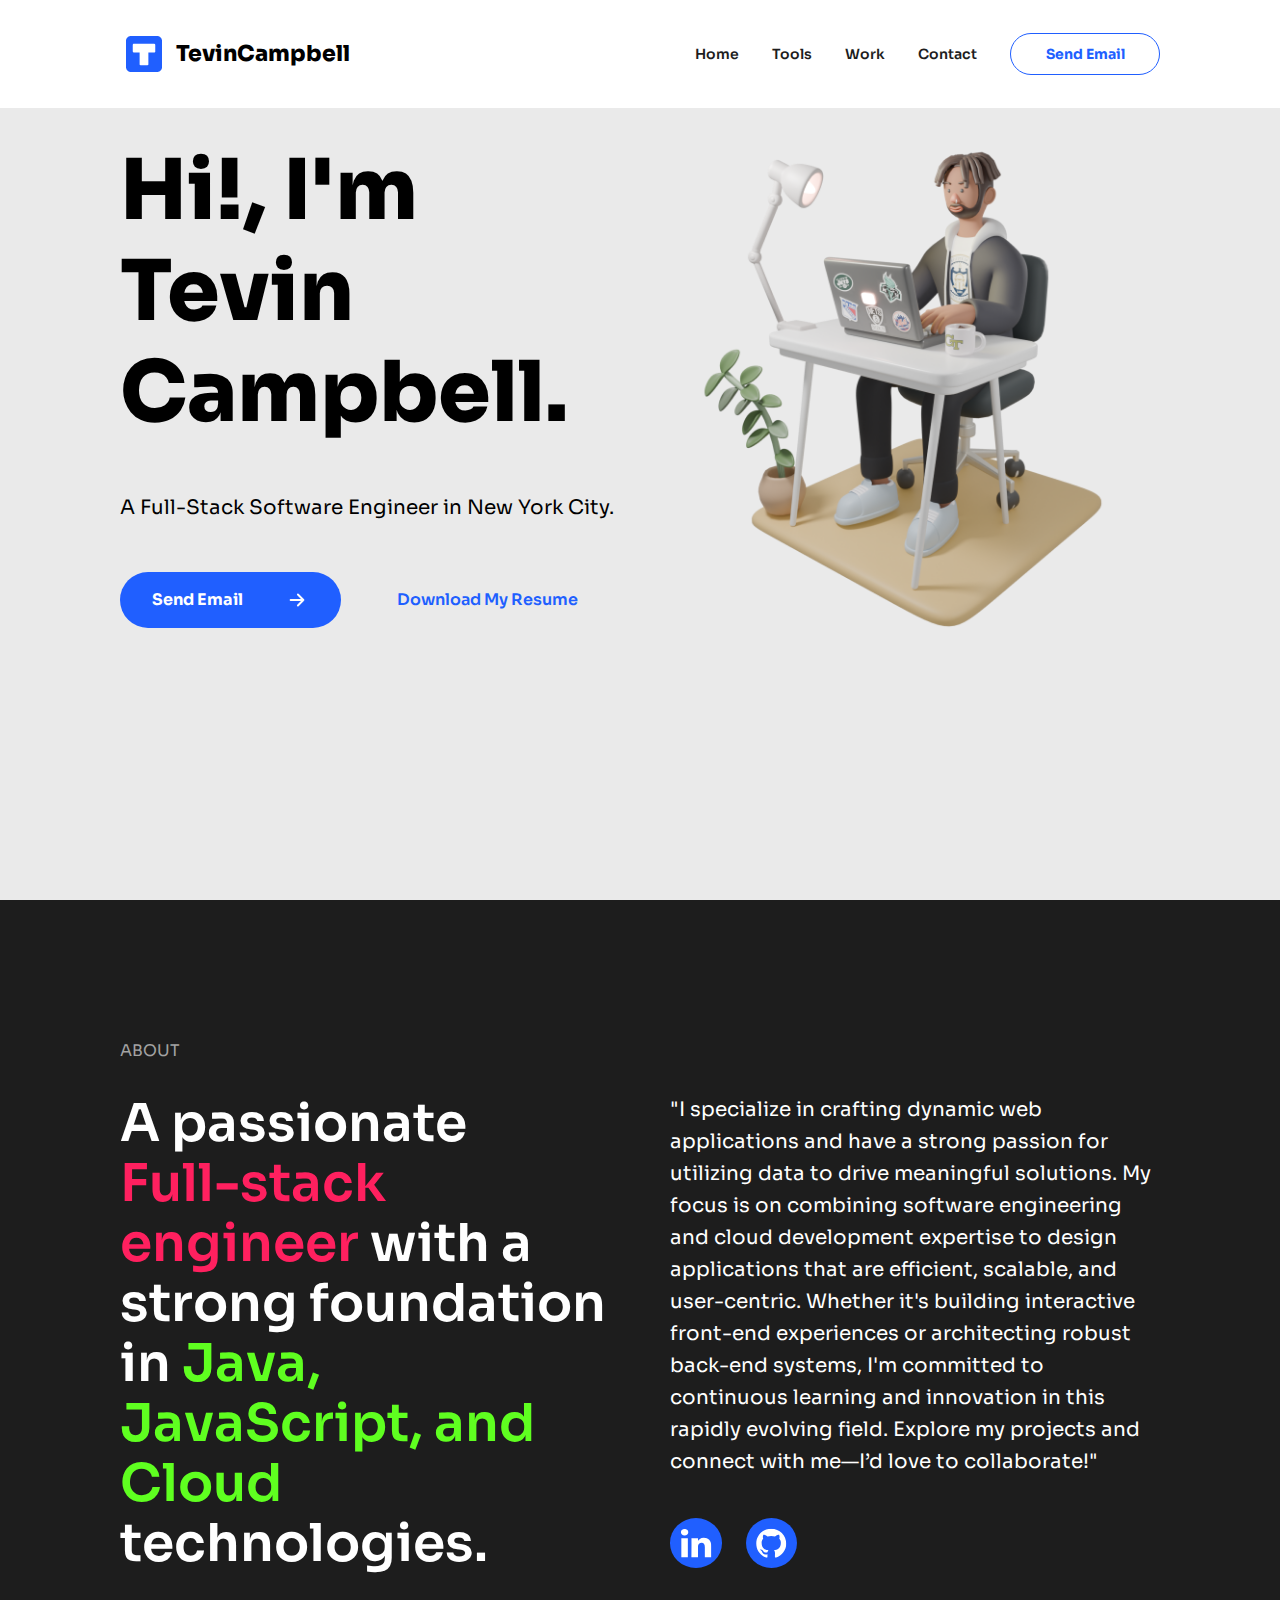
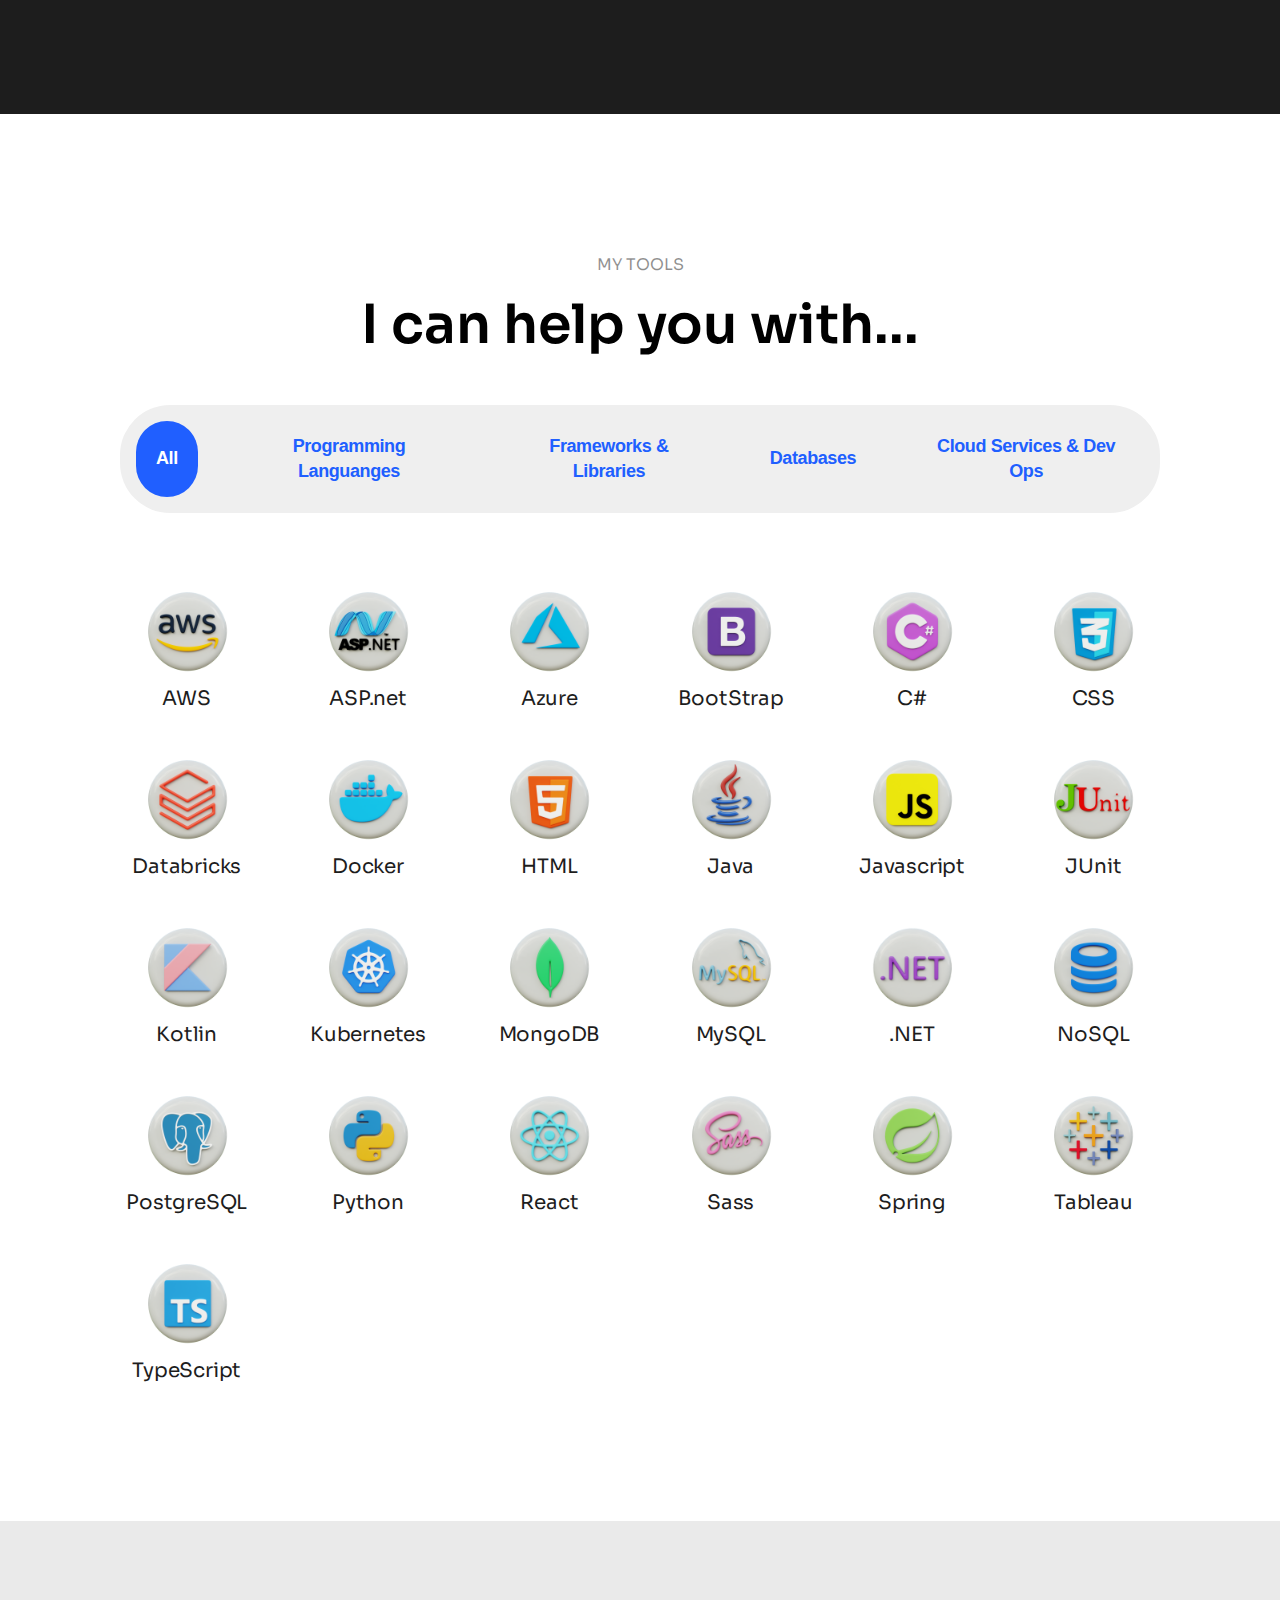
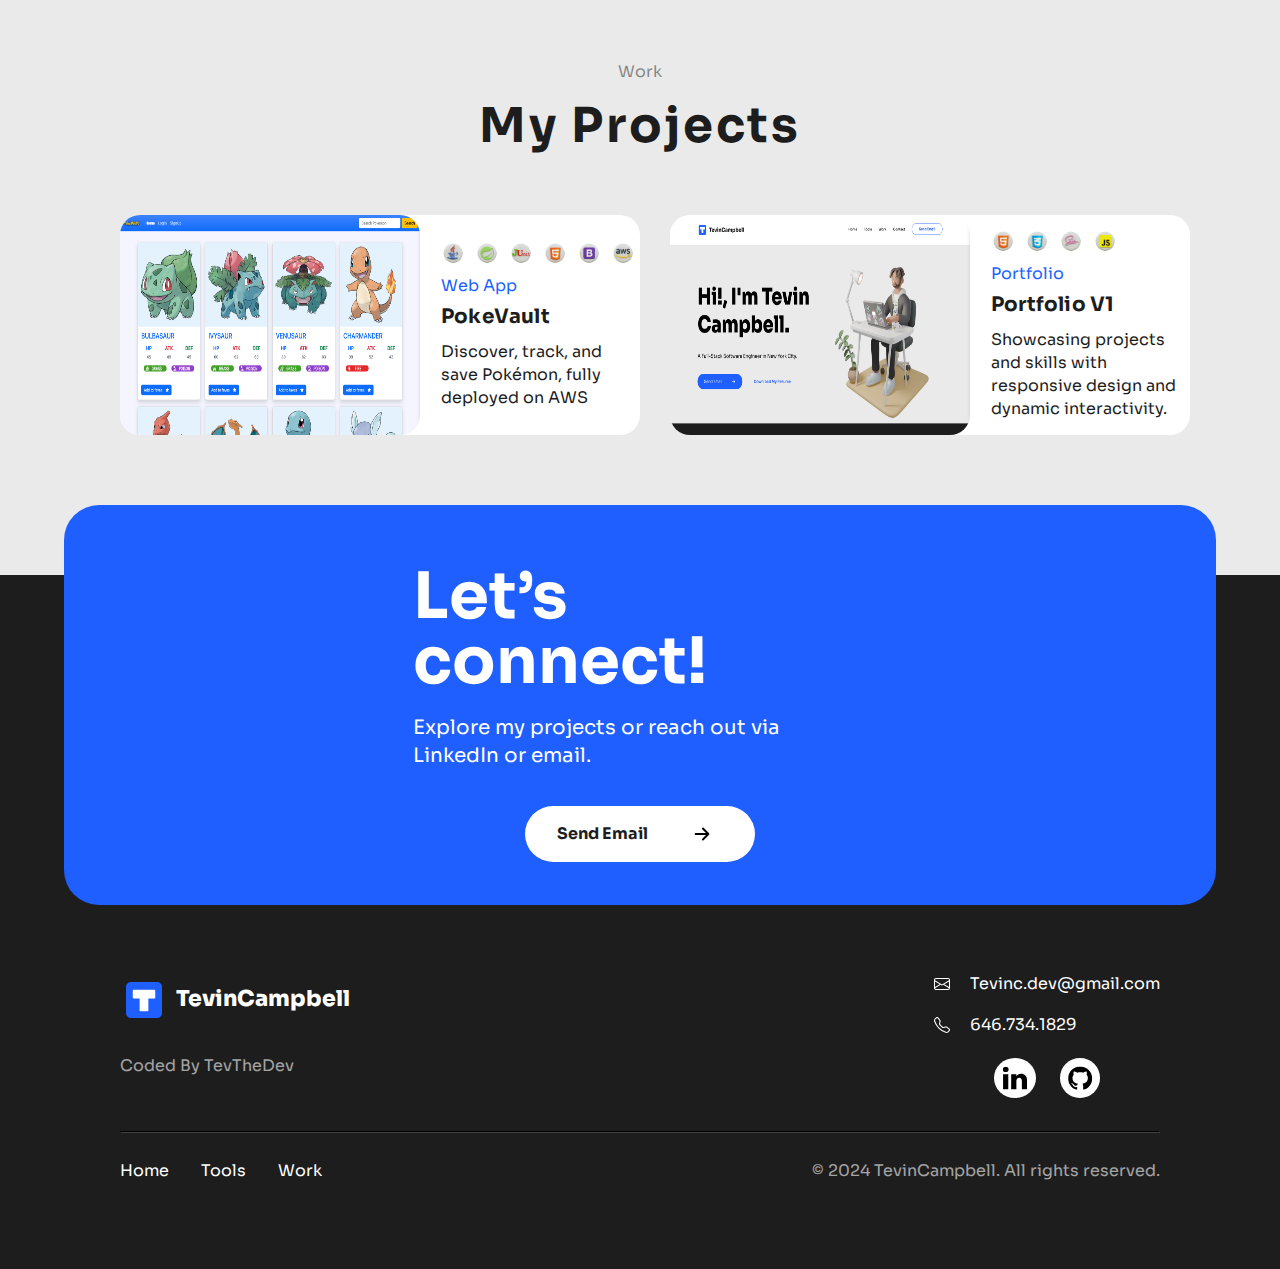
==== commit e3dcc00d: "Implement navbar minimizer on scroll, add hamburger menu for mobile navigation, and update links" ====
--- a/index.html
+++ b/index.html
@@ -12,7 +12,7 @@
     <!-- NAV BAR -->
 
     <nav>
-      <div class="container">
+      <div class="container" id="navbar">
         <div class="nav-left">
           <img src="images/tev-logo.png" alt="" />
           <p>TevinCampbell</p>
@@ -20,11 +20,17 @@
         <div class="nav-right">
           <ul class="navbar-links">
             <li><a href="#">Home</a></li>
-            <li><a href="#">Tools</a></li>
-            <li><a href="#">Work</a></li>
-            <li><a href="#">Contact</a></li>
-            <li><a href="#" class="email-btn">Send Email</a></li>
+            <li><a href="#tools">Tools</a></li>
+            <li><a href="#projects">Work</a></li>
+            <li><a href="#contact">Contact</a></li>
+            <li><a href="mailto:tevinc.dev@gmail.com" class="email-btn">Send Email</a></li>
           </ul>
+          <div class="hamburger">
+            <span class="bar"></span>
+            <span class="bar"></span>
+            <span class="bar"></span>
+          </div>
+
         </div>
       </div>
     </nav>
@@ -37,10 +43,13 @@
           <h1>Hi!, I'm Tevin Campbell.</h1>
           <p>A Full-Stack Software Engineer in New York City.</p>
           <div class="hero-links">
-            <a href="#" class="hero-email-btn"
+            <a href="mailto:tevinc.dev@gmail.com" class="hero-email-btn"
               >Send Email<img src="images/arrow.svg" alt=""
             /></a>
-            <a href="#" class="resume-link">Download My Resume</a>
+            <a class="resume-link" href="/images/Tevin-Campbell-Res1.pdf" download="Tevin-Campbell-Resume">
+              Download My Resume
+            </a>
+            <!-- <a href="#" class="resume-link">Download My Resume</a> -->
           </div>
         </div>
         <div class="hero-img">
@@ -51,7 +60,7 @@
 
     <!-- ABOUT ME SECTION -->
 
-    <section class="about">
+    <section class="about" id="about">
       <div class="container">
         <p class="about-heading">ABOUT</p>
         <div class="about-flex-container">
@@ -74,7 +83,7 @@
               to collaborate!"
             </p>
             <div class="social-icons">
-              <a href="#">
+              <a href="https://www.linkedin.com/in/tevcamp/" target="_blank">
                 <svg
                   xmlns="http://www.w3.org/2000/svg"
                   width="28"
@@ -99,7 +108,7 @@
                     </clipPath>
                   </defs></svg
               ></a>
-              <a href="#"
+              <a href="https://github.com/sidwellcampbell" target="_blank"
                 ><svg
                   xmlns="http://www.w3.org/2000/svg"
                   width="37"
@@ -134,7 +143,7 @@
 
 <!-- TOOLS SECTION -->
     
-<section class="tools">
+<section class="tools" id="tools">
       <div class="container">
         <h2>MY TOOLS</h2>
         <h3>I can help you with...</h3>
@@ -253,7 +262,7 @@
 
     <!-- PROJECTS SECTION -->
 
-    <section class="projects">
+    <section class="projects" id="projects">
       <div class="container">
         <h2>Work</h2>
         <h3>My Projects</h3>
@@ -300,14 +309,20 @@
         </div>
       </div>
     </section>
-    <section class="call-to-action">
-      <div class="cta-container">
-        <h2>Let’s connect!</h2>
-        <p class="cta-sub-heading">
-          Explore my projects or reach out via LinkedIn or email.
-        </p>
-        <a href="#">Send Email<img src="images/arrow-black.svg" alt="" /></a>
-      </div>
+    
+        <!-- CALL TO ACTION SECTION -->
+
+    <section class="call-to-action" id="contact">
+      <!-- <div class="container"> -->
+        <div class="cta-container">
+          <h2>Let’s connect!</h2>
+          <p class="cta-sub-heading">
+            Explore my projects or reach out via LinkedIn or email.
+          </p>
+          <a href="mailto:tevinc.dev@gmail.com">Send Email<img src="images/arrow-black.svg" alt="" /></a>
+        </div>
+      <!-- </div> -->
+
     </section>
 
     <!-- FOOTER SECTION -->
@@ -339,7 +354,7 @@
             </div>
   
             <div class="social-icons">
-              <a href="#">
+              <a href="https://www.linkedin.com/in/tevcamp/" target="_blank">
                 <svg
                   xmlns="http://www.w3.org/2000/svg"
                   width="28"
@@ -364,7 +379,7 @@
                     </clipPath>
                   </defs></svg
               ></a>
-              <a href="#"
+              <a href="https://github.com/sidwellcampbell" target="_blank"
                 ><svg
                   xmlns="http://www.w3.org/2000/svg"
                   width="37"
--- a/css/styles.css
+++ b/css/styles.css
@@ -114,6 +114,7 @@
 body {
   font-size: 1.6rem;
   font-family: "Sora", sans-serif;
+  margin: 0 auto;
 }
 
 .container {
@@ -127,11 +128,32 @@
   align-items: center;
 }
 
+nav {
+  background-color: #ffffff;
+  width: 100%;
+  position: fixed;
+}
 nav .container {
   display: flex;
   justify-content: space-between;
+  align-items: center;
   height: auto;
   padding: 3rem 12rem;
+  transition: all 0.3s;
+  z-index: 10;
+  gap: 10rem;
+}
+nav .container .hamburger {
+  display: none;
+  cursor: pointer;
+}
+nav .container .hamburger .bar {
+  display: block;
+  width: 3rem;
+  height: 0.3rem;
+  margin: 0.5rem auto;
+  transition: all 0.3s ease-in-out;
+  background-color: black;
 }
 
 .nav-left {
@@ -139,13 +161,20 @@
 }
 .nav-left p {
   font-size: 2.2rem;
-  color: #1d1d1d;
   font-weight: 800;
   line-height: 120%;
+  display: flex;
+  align-items: center;
+}
+.nav-left p p {
+  color: #1d1d1d;
+}
+
+.nav-right {
+  margin-left: auto;
 }
 
 .navbar-links {
-  justify-content: space-between;
   align-items: center;
   gap: 3.3rem;
 }
@@ -171,9 +200,10 @@
 }
 
 .hero {
+  padding-top: 10.8rem;
   background-color: #eaeaea;
   width: 100vw;
-  height: calc(100vh - 15rem);
+  height: 100vh;
   gap: 3.8rem;
   justify-content: space-between;
   align-items: center;
@@ -207,6 +237,7 @@
   flex: 1 1 50%;
 }
 .hero .hero-img img {
+  margin-top: -3rem;
   width: 100%;
   min-width: 50rem;
   height: auto;
@@ -219,14 +250,15 @@
   align-items: center;
 }
 .hero-links .hero-email-btn {
+  padding: 1.6rem 3.2rem;
+  border-radius: 7rem;
+  display: flex;
+  gap: 4.2rem;
+  align-items: center;
+  transition: all 0.3s;
+  font-weight: 700;
   background-color: #205fff;
   color: #ffffff;
-  padding: 1.6rem 3.2rem;
-  border-radius: 70px;
-  display: flex;
-  gap: 4.2rem;
-  align-items: center;
-  transition: all 0.3s;
 }
 .hero-links .hero-email-btn:hover {
   background-color: #1a4ccc;
@@ -276,6 +308,12 @@
   font-size: 5.2rem;
   font-weight: 600;
   line-height: 6rem;
+}
+.about .about-intro .about-span1 {
+  color: #ff205f;
+}
+.about .about-intro .about-span2 {
+  color: #5fff20;
 }
 .about .about-body {
   font-size: 2rem;
@@ -284,7 +322,6 @@
   margin-bottom: 4rem;
 }
 .about .social-icons {
-  color: #205fff;
   display: flex;
   gap: 2.4rem;
 }
@@ -333,6 +370,7 @@
   border-style: none;
   padding: 1.3rem 2rem;
   cursor: pointer;
+  flex-grow: 1;
 }
 .tools .hidden {
   display: none;
@@ -346,7 +384,7 @@
 .tool-grid {
   display: grid;
   gap: 4rem 4.8rem;
-  grid-template-columns: repeat(8, 1fr);
+  grid-template-columns: repeat(6, 1fr);
   justify-content: center;
   align-items: center;
 }
@@ -359,7 +397,6 @@
 .tool-card img {
   width: 10rem;
   height: 10rem;
-  height: auto;
   margin-bottom: 0.8rem;
 }
 .tool-card p {
@@ -394,7 +431,7 @@
 
 .project-grid {
   display: grid;
-  grid-template-columns: repeat(2, 1fr);
+  grid-template-columns: repeat(2, 50%);
   gap: 3rem;
 }
 .project-grid a {
@@ -407,6 +444,7 @@
   gap: 2.1rem;
   align-items: center;
   transition: all 0.3s;
+  width: auto;
 }
 .project-grid .project-card:hover {
   box-shadow: 0px 0px 20px rgba(0, 0, 0, 0.1);
@@ -422,6 +460,14 @@
   display: flex;
   flex-direction: column;
   gap: 1.3rem;
+}
+.project-grid .project-card .project-tools {
+  display: flex;
+  gap: 1rem;
+}
+.project-grid .project-card .project-tools img {
+  width: 2.4rem;
+  height: 2.4rem;
 }
 .project-grid .project-card .project-type {
   color: #205fff;
@@ -437,4 +483,277 @@
   font-size: 1.6rem;
   line-height: 2.3rem;
   color: #1d1d1d;
+}
+
+.call-to-action {
+  display: flex;
+  justify-content: center;
+  background-color: #1d1d1d;
+}
+.call-to-action .cta-container {
+  display: flex;
+  flex-direction: column;
+  align-items: center;
+  background-color: #205fff;
+  border-radius: 3.5rem;
+  color: #ffffff;
+  padding: 5.9rem 34.9rem;
+  margin-top: -7rem;
+  margin-bottom: 7.1rem;
+  width: 90%;
+  height: 40rem;
+}
+.call-to-action h2 {
+  font-size: 6.4rem;
+  font-weight: 700;
+  line-height: 6.5rem;
+  margin-bottom: 2rem;
+  letter-spacing: -5.5%;
+}
+.call-to-action p {
+  font-size: 2rem;
+  line-height: 2.8rem;
+  margin-bottom: 3.6rem;
+}
+.call-to-action a {
+  padding: 1.6rem 3.2rem;
+  border-radius: 7rem;
+  display: flex;
+  gap: 4.2rem;
+  align-items: center;
+  transition: all 0.3s;
+  font-weight: 700;
+  text-decoration: none;
+  background-color: #ffffff;
+  padding: 1.6rem 3.2rem;
+  border-radius: 7rem;
+  font-weight: 700;
+  color: #1d1d1d;
+  width: 23rem;
+  font-size: 1.6rem;
+}
+.call-to-action a img {
+  width: 2.4rem;
+  height: 2.4rem;
+}
+
+.footer {
+  background-color: #1d1d1d;
+}
+.footer .container {
+  padding: 0 12rem 9rem 12rem;
+}
+.footer .footer-top {
+  display: flex;
+  justify-content: space-between;
+}
+.footer .footer-top .footer-logo {
+  font-size: 2.2rem;
+  font-weight: 800;
+  line-height: 120%;
+  display: flex;
+  align-items: center;
+  gap: 0.8rem;
+  margin-bottom: 3rem;
+}
+.footer .footer-top .footer-logo p {
+  color: #ffffff;
+}
+.footer .footer-top .tag {
+  font-size: 1.6rem;
+  line-height: 153.5%;
+  color: #fff;
+  opacity: 0.6;
+}
+.footer .footer-top-right {
+  color: #fff;
+  display: flex;
+  flex-direction: column;
+  align-items: flex-start;
+  gap: 2.5rem;
+}
+.footer .footer-top-right .contact-detail {
+  display: flex;
+  gap: 2rem;
+}
+.footer .footer-top-right .social-icons {
+  display: flex;
+  gap: 2.4rem;
+  justify-content: center;
+  width: 100%;
+}
+.footer .footer-top-right .social-icons svg {
+  height: 4rem;
+  width: auto;
+  background-color: #fff;
+  padding: 0.8rem;
+  border-radius: 50%;
+  overflow: visible;
+  fill: black;
+}
+.footer hr {
+  height: 1px;
+  border-color: #404040;
+  margin: 3rem 0;
+}
+.footer .footer-bottom {
+  display: flex;
+}
+.footer .footer-bottom ul {
+  display: flex;
+  gap: 3.2rem;
+}
+.footer .footer-bottom ul a {
+  text-decoration: none;
+  cursor: pointer;
+  color: #fff;
+}
+.footer .footer-bottom p {
+  color: #fff;
+  opacity: 0.6;
+  margin-left: auto;
+}
+
+@media (max-width: 1072px) {
+  nav .container {
+    padding: 3rem 4.5rem;
+  }
+  nav .navbar-links {
+    gap: 2.4rem;
+  }
+  .hero {
+    height: auto;
+  }
+  .hero .container {
+    padding: 8rem 4.5rem;
+  }
+  .hero h1 {
+    font-size: 5.6rem;
+  }
+  .hero p {
+    font-size: 2rem;
+  }
+  .hero .hero-img img {
+    min-width: 35rem;
+  }
+  .hero .hero-links {
+    flex-direction: column;
+    gap: 2.4rem;
+    align-items: flex-start;
+  }
+  .about .container {
+    padding: 8rem 4.5rem;
+  }
+  .about .about-flex-container {
+    flex-direction: column;
+    gap: 3.2rem;
+  }
+  .about .about-flex-container .about-left {
+    width: 100%;
+  }
+  .about .about-flex-container .about-left .about-intro {
+    font-size: 4rem;
+    line-height: 5rem;
+  }
+  .about .about-flex-container .about-right {
+    width: 100%;
+  }
+  .about .about-flex-container .about-right .about-body {
+    font-size: 2rem;
+  }
+  .tools .container {
+    padding: 8rem 4.5rem;
+  }
+  .tools .tool-bar {
+    width: 100%;
+    margin-bottom: 3.2rem;
+  }
+  .tools .tool-bar button {
+    font-size: 1.6rem;
+    padding: 1rem;
+  }
+  .tools .tool-grid {
+    grid-template-columns: repeat(4, 1fr);
+  }
+  .projects .container {
+    padding: 8rem 4.5rem;
+  }
+  .projects h3 {
+    font-size: 4rem;
+  }
+  .projects .project-grid {
+    display: flex;
+    flex-direction: column;
+    margin-bottom: 10rem;
+  }
+  .call-to-action .cta-container {
+    padding: 8rem 4.5rem;
+    width: 95%;
+  }
+  .footer .container {
+    padding: 0 12rem 9rem 12rem;
+  }
+}
+@media (max-width: 878px) {
+  nav .container .hamburger {
+    display: block;
+  }
+  nav .container .hamburger.active .bar:nth-child(2) {
+    opacity: 0;
+  }
+  nav .container .hamburger.active .bar:nth-child(1) {
+    transform: translateY(8px) rotate(45deg);
+  }
+  nav .container .hamburger.active .bar:nth-child(3) {
+    transform: translateY(-8px) rotate(-45deg);
+  }
+  nav .container .navbar-links {
+    position: fixed;
+    left: -100%;
+    top: 100px;
+    flex-direction: column;
+    background-color: #ffffff;
+    text-align: center;
+    transition: all 0.3s;
+    width: 100%;
+    gap: 1.6rem 0;
+    padding-bottom: 2rem;
+  }
+  nav .container .navbar-links.active {
+    left: 0;
+  }
+  nav .navbar-links {
+    position: fixed;
+    left: -100%;
+    top: 70px;
+    flex-direction: column;
+    background-color: #ffffff;
+    text-align: center;
+    transition: all 0.3s;
+    width: 100%;
+    gap: 1.6rem 0;
+    opacity: 0.9;
+  }
+}
+@media (max-width: 768px) {
+  .tools .tool-bar {
+    gap: 1.6rem;
+  }
+  .tools .tool-bar button {
+    padding: 0;
+    font-size: 1.5rem;
+    display: inline-block;
+  }
+}
+@media (max-width: 600px) {
+  nav .container {
+    padding: 1.4rem 2rem;
+  }
+  nav .container img {
+    height: 4rem;
+    width: 4rem;
+  }
+  nav .container p {
+    display: none;
+  }
 }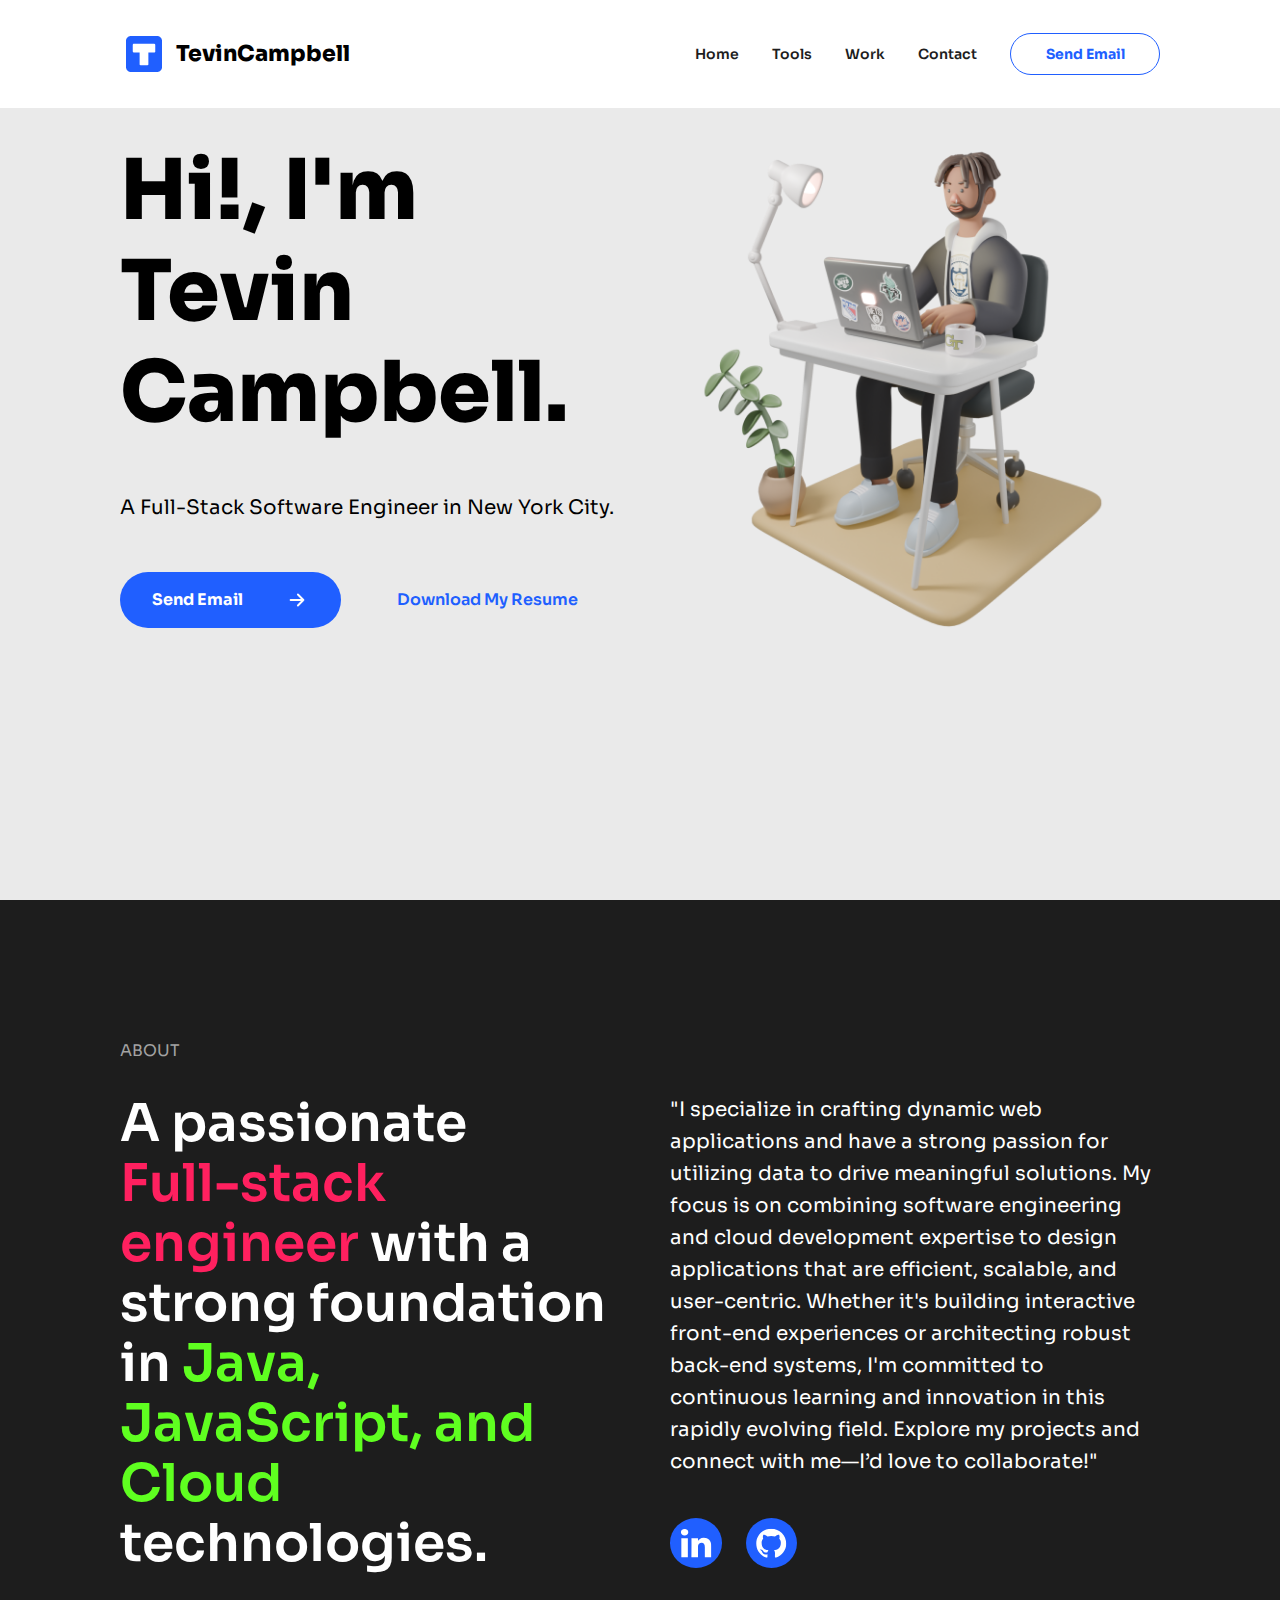
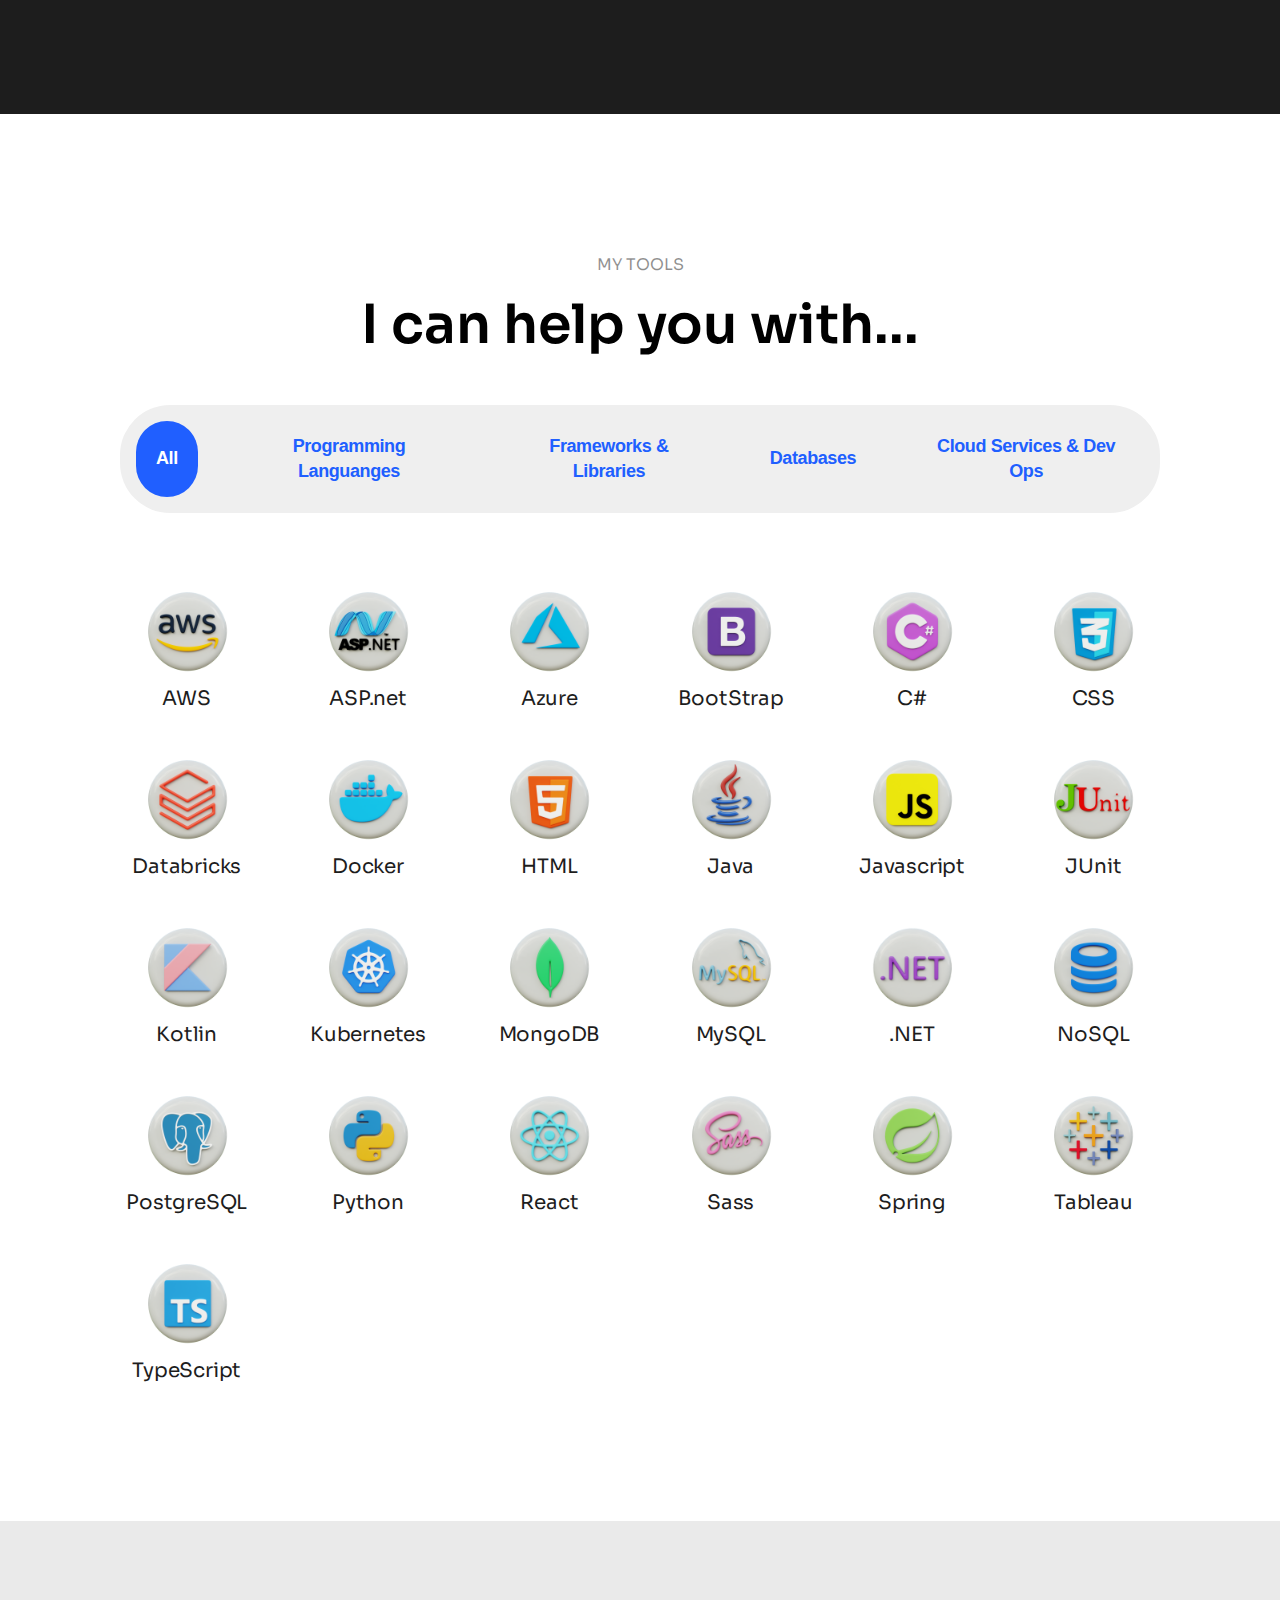
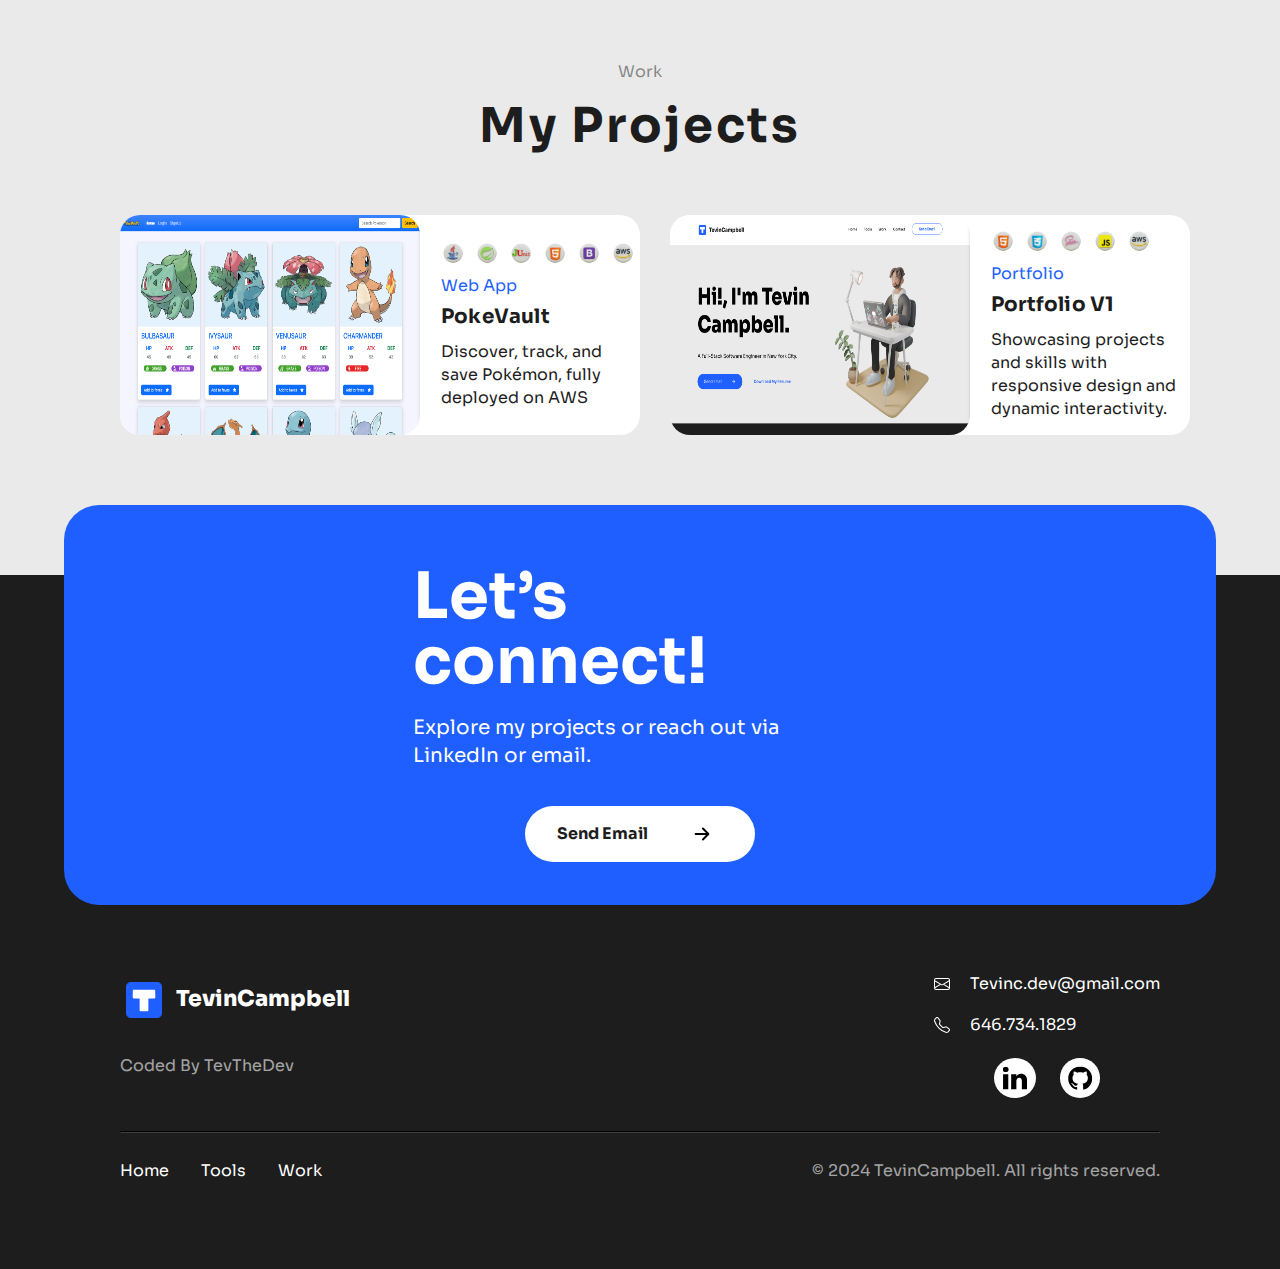
==== commit 708ca7f0: "Update portfolio link and add AWS icon to project card" ====
--- a/index.html
+++ b/index.html
@@ -8,7 +8,6 @@
     <title>Tevin's Portfolio</title>
   </head>
   <body>
-
     <!-- NAV BAR -->
 
     <nav>
@@ -23,14 +22,17 @@
             <li><a href="#tools">Tools</a></li>
             <li><a href="#projects">Work</a></li>
             <li><a href="#contact">Contact</a></li>
-            <li><a href="mailto:tevinc.dev@gmail.com" class="email-btn">Send Email</a></li>
+            <li>
+              <a href="mailto:tevinc.dev@gmail.com" class="email-btn"
+                >Send Email</a
+              >
+            </li>
           </ul>
           <div class="hamburger">
             <span class="bar"></span>
             <span class="bar"></span>
             <span class="bar"></span>
           </div>
-
         </div>
       </div>
     </nav>
@@ -46,7 +48,11 @@
             <a href="mailto:tevinc.dev@gmail.com" class="hero-email-btn"
               >Send Email<img src="images/arrow.svg" alt=""
             /></a>
-            <a class="resume-link" href="/images/Tevin-Campbell-Res1.pdf" download="Tevin-Campbell-Resume">
+            <a
+              class="resume-link"
+              href="/images/Tevin-Campbell-Res1.pdf"
+              download="Tevin-Campbell-Resume"
+            >
               Download My Resume
             </a>
             <!-- <a href="#" class="resume-link">Download My Resume</a> -->
@@ -66,8 +72,12 @@
         <div class="about-flex-container">
           <div class="about-left">
             <p class="about-intro">
-              A passionate <br><span class="about-span1">Full-stack engineer</span> with a strong foundation in
-              <span class="about-span2">Java, JavaScript, and Cloud</span> technologies.
+              A passionate <br /><span class="about-span1"
+                >Full-stack engineer</span
+              >
+              with a strong foundation in
+              <span class="about-span2">Java, JavaScript, and Cloud</span>
+              technologies.
             </p>
           </div>
           <div class="about-right">
@@ -141,9 +151,9 @@
       </div>
     </section>
 
-<!-- TOOLS SECTION -->
-    
-<section class="tools" id="tools">
+    <!-- TOOLS SECTION -->
+
+    <section class="tools" id="tools">
       <div class="container">
         <h2>MY TOOLS</h2>
         <h3>I can help you with...</h3>
@@ -209,7 +219,7 @@
             <p>Kotlin</p>
           </div>
           <div class="tool-card clouddev">
-            <img src="/images//kubernet.png" alt="" />
+            <img src="/images/kubernet.png" alt="" />
             <p>Kubernetes</p>
           </div>
           <div class="tool-card data">
@@ -267,7 +277,7 @@
         <h2>Work</h2>
         <h3>My Projects</h3>
         <div class="project-grid">
-          <a href="#"
+          <a href="pokevault.html"
             ><div class="project-card">
               <img src="/images/pokedex-ss.png" alt="" />
               <div class="project-text">
@@ -287,7 +297,7 @@
               </div>
             </div>
           </a>
-          <a href="#"
+          <a href="portfolio.html"
             ><div class="project-card">
               <img src="/images/portvoliov1-ss.png" alt="" />
               <div class="project-text">
@@ -296,6 +306,7 @@
                   <img src="images/css.png" alt="" />
                   <img src="images/sass.png" alt="" />
                   <img src="images/js.png" alt="" />
+                  <img src="images/aws.png" alt="" />
                 </div>
                 <p class="project-type">Portfolio</p>
                 <p class="project-title">Portfolio V1</p>
@@ -309,20 +320,21 @@
         </div>
       </div>
     </section>
-    
-        <!-- CALL TO ACTION SECTION -->
+
+    <!-- CALL TO ACTION SECTION -->
 
     <section class="call-to-action" id="contact">
       <!-- <div class="container"> -->
-        <div class="cta-container">
-          <h2>Let’s connect!</h2>
-          <p class="cta-sub-heading">
-            Explore my projects or reach out via LinkedIn or email.
-          </p>
-          <a href="mailto:tevinc.dev@gmail.com">Send Email<img src="images/arrow-black.svg" alt="" /></a>
-        </div>
+      <div class="cta-container">
+        <h2>Let’s connect!</h2>
+        <p class="cta-sub-heading">
+          Explore my projects or reach out via LinkedIn or email.
+        </p>
+        <a href="mailto:tevinc.dev@gmail.com"
+          >Send Email<img src="images/arrow-black.svg" alt=""
+        /></a>
+      </div>
       <!-- </div> -->
-
     </section>
 
     <!-- FOOTER SECTION -->
@@ -337,22 +349,40 @@
             </div>
             <p class="tag">Coded By TevTheDev</p>
           </div>
-  
+
           <div class="footer-top-right">
             <div class="contact-detail">
-              <svg xmlns="http://www.w3.org/2000/svg" width="16" height="16" fill="currentColor" class="bi bi-envelope" viewBox="0 0 16 16">
-                <path d="M0 4a2 2 0 0 1 2-2h12a2 2 0 0 1 2 2v8a2 2 0 0 1-2 2H2a2 2 0 0 1-2-2zm2-1a1 1 0 0 0-1 1v.217l7 4.2 7-4.2V4a1 1 0 0 0-1-1zm13 2.383-4.708 2.825L15 11.105zm-.034 6.876-5.64-3.471L8 9.583l-1.326-.795-5.64 3.47A1 1 0 0 0 2 13h12a1 1 0 0 0 .966-.741M1 11.105l4.708-2.897L1 5.383z"/>
+              <svg
+                xmlns="http://www.w3.org/2000/svg"
+                width="16"
+                height="16"
+                fill="currentColor"
+                class="bi bi-envelope"
+                viewBox="0 0 16 16"
+              >
+                <path
+                  d="M0 4a2 2 0 0 1 2-2h12a2 2 0 0 1 2 2v8a2 2 0 0 1-2 2H2a2 2 0 0 1-2-2zm2-1a1 1 0 0 0-1 1v.217l7 4.2 7-4.2V4a1 1 0 0 0-1-1zm13 2.383-4.708 2.825L15 11.105zm-.034 6.876-5.64-3.471L8 9.583l-1.326-.795-5.64 3.47A1 1 0 0 0 2 13h12a1 1 0 0 0 .966-.741M1 11.105l4.708-2.897L1 5.383z"
+                />
               </svg>
               <p>Tevinc.dev@gmail.com</p>
             </div>
-  
+
             <div class="contact-detail">
-              <svg xmlns="http://www.w3.org/2000/svg" width="16" height="16" fill="currentColor" class="bi bi-telephone" viewBox="0 0 16 16">
-                <path d="M3.654 1.328a.678.678 0 0 0-1.015-.063L1.605 2.3c-.483.484-.661 1.169-.45 1.77a17.6 17.6 0 0 0 4.168 6.608 17.6 17.6 0 0 0 6.608 4.168c.601.211 1.286.033 1.77-.45l1.034-1.034a.678.678 0 0 0-.063-1.015l-2.307-1.794a.68.68 0 0 0-.58-.122l-2.19.547a1.75 1.75 0 0 1-1.657-.459L5.482 8.062a1.75 1.75 0 0 1-.46-1.657l.548-2.19a.68.68 0 0 0-.122-.58zM1.884.511a1.745 1.745 0 0 1 2.612.163L6.29 2.98c.329.423.445.974.315 1.494l-.547 2.19a.68.68 0 0 0 .178.643l2.457 2.457a.68.68 0 0 0 .644.178l2.189-.547a1.75 1.75 0 0 1 1.494.315l2.306 1.794c.829.645.905 1.87.163 2.611l-1.034 1.034c-.74.74-1.846 1.065-2.877.702a18.6 18.6 0 0 1-7.01-4.42 18.6 18.6 0 0 1-4.42-7.009c-.362-1.03-.037-2.137.703-2.877z"/>
+              <svg
+                xmlns="http://www.w3.org/2000/svg"
+                width="16"
+                height="16"
+                fill="currentColor"
+                class="bi bi-telephone"
+                viewBox="0 0 16 16"
+              >
+                <path
+                  d="M3.654 1.328a.678.678 0 0 0-1.015-.063L1.605 2.3c-.483.484-.661 1.169-.45 1.77a17.6 17.6 0 0 0 4.168 6.608 17.6 17.6 0 0 0 6.608 4.168c.601.211 1.286.033 1.77-.45l1.034-1.034a.678.678 0 0 0-.063-1.015l-2.307-1.794a.68.68 0 0 0-.58-.122l-2.19.547a1.75 1.75 0 0 1-1.657-.459L5.482 8.062a1.75 1.75 0 0 1-.46-1.657l.548-2.19a.68.68 0 0 0-.122-.58zM1.884.511a1.745 1.745 0 0 1 2.612.163L6.29 2.98c.329.423.445.974.315 1.494l-.547 2.19a.68.68 0 0 0 .178.643l2.457 2.457a.68.68 0 0 0 .644.178l2.189-.547a1.75 1.75 0 0 1 1.494.315l2.306 1.794c.829.645.905 1.87.163 2.611l-1.034 1.034c-.74.74-1.846 1.065-2.877.702a18.6 18.6 0 0 1-7.01-4.42 18.6 18.6 0 0 1-4.42-7.009c-.362-1.03-.037-2.137.703-2.877z"
+                />
               </svg>
               <p>646.734.1829</p>
             </div>
-  
+
             <div class="social-icons">
               <a href="https://www.linkedin.com/in/tevcamp/" target="_blank">
                 <svg
@@ -410,15 +440,16 @@
           </div>
         </div>
 
-        <hr>
+        <hr />
 
         <div class="footer-bottom">
           <ul class="footer-links">
             <li><a href="#">Home</a></li>
             <li><a href="#">Tools</a></li>
             <li><a href="#">Work</a></li>
-            </ul>
+          </ul>
           <p>© 2024 TevinCampbell. All rights reserved.</p>
+        </div>
       </div>
     </section>
     <script src="/js/script.js"></script>
--- a/css/styles.css
+++ b/css/styles.css
@@ -722,18 +722,6 @@
   nav .container .navbar-links.active {
     left: 0;
   }
-  nav .navbar-links {
-    position: fixed;
-    left: -100%;
-    top: 70px;
-    flex-direction: column;
-    background-color: #ffffff;
-    text-align: center;
-    transition: all 0.3s;
-    width: 100%;
-    gap: 1.6rem 0;
-    opacity: 0.9;
-  }
 }
 @media (max-width: 768px) {
   .tools .tool-bar {
@@ -749,11 +737,133 @@
   nav .container {
     padding: 1.4rem 2rem;
   }
+  nav .container .navbar-links {
+    position: fixed;
+    left: -100%;
+    top: 65px;
+  }
+  nav .container .navbar-links.active {
+    left: 0;
+  }
   nav .container img {
     height: 4rem;
     width: 4rem;
   }
-  nav .container p {
+  .hero {
+    padding-top: 6rem;
+  }
+  .hero .container {
+    flex-direction: column;
+    text-align: center;
+    padding: 4rem 2.4rem;
+  }
+  .hero .container h1 {
+    font-size: 4.8rem;
+    margin-bottom: 2rem;
+    font-weight: 700;
+    padding-top: 0;
+  }
+  .hero .container p {
+    margin-bottom: 2.8rem;
+  }
+  .hero .container .hero-links {
+    align-items: center;
+    padding-bottom: 3rem;
+  }
+  .about .container {
+    padding: 6rem 2.4rem;
+  }
+  .about .container .about-left .about-intro {
+    font-size: 3.2rem;
+    line-height: 4rem;
+  }
+  .about .container .about-right .about-body {
+    font-size: 1.6rem;
+  }
+  .tools .container {
+    padding: 6rem 2.4rem;
+  }
+  .tools h3 {
+    font-size: 3.2rem;
+  }
+  .tools .tool-bar {
     display: none;
   }
+  .tools .tool-grid {
+    grid-template-columns: repeat(3, 1fr);
+  }
+  .projects .container {
+    padding: 6rem 2.4rem;
+  }
+  .projects h3 {
+    font-size: 3.2rem;
+  }
+  .projects .project-grid {
+    display: flex;
+    flex-direction: column;
+    gap: 3rem;
+  }
+  .projects .project-grid .project-card {
+    flex-direction: column;
+    gap: 1.6rem;
+  }
+  .projects .project-grid .project-card > img:first-child {
+    width: 100%;
+  }
+  .projects .project-grid .project-card .project-text {
+    width: 100%;
+    padding: 0 2rem 2rem 2rem;
+  }
+  .projects .project-grid .project-card .project-text .project-type {
+    font-size: 1.4rem;
+  }
+  .projects .project-grid .project-card .project-text .project-title {
+    font-size: 1.8rem;
+  }
+  .projects .project-grid .project-card .project-text .project-desc {
+    font-size: 1.4rem;
+  }
+  .call-to-action .cta-container {
+    padding: 4rem 0rem;
+    width: 100%;
+    border-radius: 0;
+    text-align: center;
+    height: 30rem;
+  }
+  .call-to-action .cta-container h2 {
+    font-size: 4.8rem;
+  }
+  .footer .container {
+    padding: 0 2.4rem 6rem 2.4rem;
+  }
+  .footer .footer-top {
+    flex-direction: column;
+    gap: 2.4rem;
+    align-items: center;
+    text-align: center;
+  }
+  .footer .footer-top .footer-logo {
+    margin-bottom: 0;
+  }
+  .footer .footer-top-right .contact-detail {
+    gap: 1.6rem;
+  }
+  .footer .footer-top-right .contact-detail:nth-of-type(2) {
+    align-self: center;
+  }
+  .footer .footer-top-right .social-icons {
+    justify-content: center;
+  }
+  .footer .footer-bottom {
+    flex-direction: column;
+    gap: 2.4rem;
+  }
+  .footer .footer-bottom ul {
+    justify-content: space-around;
+    gap: 1.6rem;
+  }
+  .footer .footer-bottom p {
+    align-self: center;
+    margin-left: 0;
+  }
 }